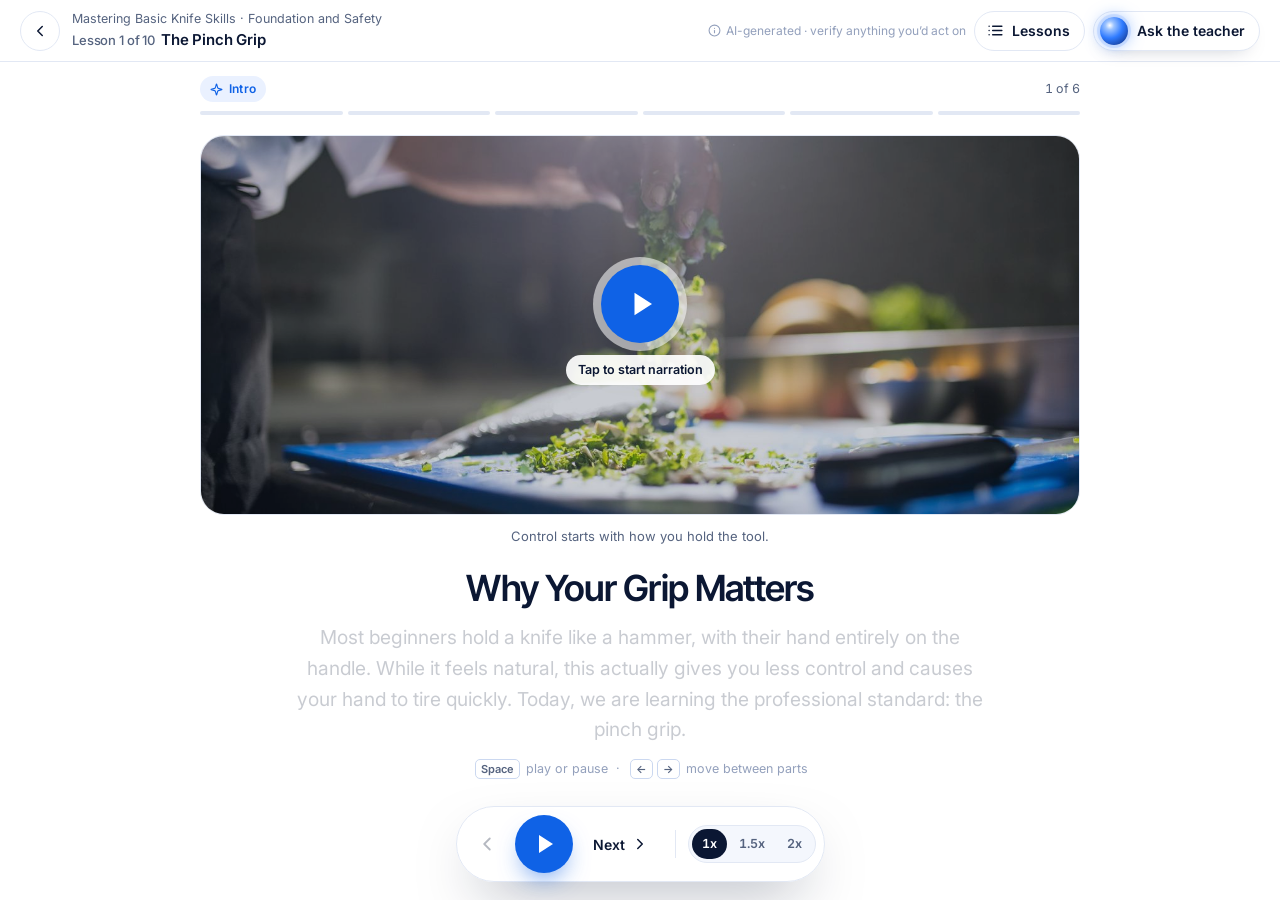
==== lesson.html @ beeaadba "Course pages redesign: review prototype, previews and Lovable handoff Co-Authored-By: Claude Fable 5" ====
<!doctype html>
<html lang="en">
<head>
<meta charset="utf-8">
<meta name="viewport" content="width=device-width, initial-scale=1, viewport-fit=cover">
<meta name="robots" content="noindex">
<title>The Pinch Grip — Mastering Basic Knife Skills | Learn Anything</title>
<meta name="theme-color" content="#FFFFFF">
<link rel="preconnect" href="https://fonts.googleapis.com">
<link rel="preconnect" href="https://fonts.gstatic.com" crossorigin>
<link href="https://fonts.googleapis.com/css2?family=Inter+Tight:ital,wght@0,500;0,600;1,500;1,600&family=Inter:wght@400;500;600&display=swap" rel="stylesheet">
<link rel="stylesheet" href="assets/courses.css">
</head>
<body class="la-app" data-page="lesson">

<div class="la-lesson-shell" id="la-lesson">
  <header class="la-lbar">
    <div class="la-lbar-left">
      <a class="la-iconbtn" href="course.html" aria-label="Back to course"><svg viewBox="0 0 24 24" fill="none" stroke="currentColor" stroke-width="2" stroke-linecap="round" stroke-linejoin="round" aria-hidden="true"><path d="m15 18-6-6 6-6"/></svg></a>
      <div class="la-lbar-title">
        <div class="la-lbar-course">Mastering Basic Knife Skills · Foundation and Safety</div>
        <div class="la-lbar-lesson"><small>Lesson 1 of 10</small>The Pinch Grip</div>
      </div>
    </div>
    <div class="la-lbar-right">
      <span class="la-ai-note"><svg viewBox="0 0 24 24" fill="none" stroke="currentColor" stroke-width="2" stroke-linecap="round" stroke-linejoin="round" aria-hidden="true"><circle cx="12" cy="12" r="10"/><path d="M12 16v-4"/><path d="M12 8h.01"/></svg>AI-generated · verify anything you’d act on</span>
      <button class="la-pillbtn" id="la-lessons-btn" type="button" aria-expanded="false" aria-controls="la-drawer"><svg viewBox="0 0 24 24" fill="none" stroke="currentColor" stroke-width="2" stroke-linecap="round" stroke-linejoin="round" aria-hidden="true"><path d="M3 12h.01"/><path d="M3 18h.01"/><path d="M3 6h.01"/><path d="M8 12h13"/><path d="M8 18h13"/><path d="M8 6h13"/></svg><span>Lessons</span></button>
      <button class="la-ask-btn" type="button" data-ask aria-label="Ask the teacher"><span class="la-orb" aria-hidden="true"></span><span>Ask the teacher</span></button>
    </div>
  </header>

  <div class="la-prog">
    <div class="la-prog-in">
      <div class="la-prog-row"><span class="la-type" id="la-type"></span><span class="la-tabular" id="la-counter"></span></div>
      <div class="la-segs" id="la-segs" aria-hidden="true"></div>
    </div>
  </div>

  <main class="la-lmain">
    <div class="la-lcol" id="la-lcol">
      <div class="la-stage" id="la-stage"></div>
      <p class="la-cap" id="la-cap"></p>
      <h1 class="la-lh" id="la-lh"></h1>
      <p class="la-nar" id="la-nar" title="Tap to show all the text"></p>
      <p class="la-nar-hint" id="la-nar-hint"><span class="la-kbd">Space</span> play or pause &nbsp;·&nbsp; <span class="la-kbd">←</span><span class="la-kbd">→</span> move between parts</p>
    </div>
  </main>

  <div class="la-player">
    <div class="la-player-pill" role="group" aria-label="Narration controls">
      <button class="la-pbtn" id="la-prev" type="button" aria-label="Previous segment"><svg viewBox="0 0 24 24" fill="none" stroke="currentColor" stroke-width="2" stroke-linecap="round" stroke-linejoin="round" aria-hidden="true"><path d="m15 18-6-6 6-6"/></svg></button>
      <button class="la-play" id="la-play" type="button" aria-label="Play">
        <svg class="p" viewBox="0 0 24 24" aria-hidden="true"><polygon points="6 3 20 12 6 21 6 3" fill="currentColor"/></svg>
        <svg class="pp" viewBox="0 0 24 24" aria-hidden="true"><rect x="14" y="4" width="4" height="16" rx="1" fill="currentColor"/><rect x="6" y="4" width="4" height="16" rx="1" fill="currentColor"/></svg>
      </button>
      <button class="la-pnext" id="la-next" type="button" aria-label="Next segment"><span>Next</span><svg viewBox="0 0 24 24" fill="none" stroke="currentColor" stroke-width="2" stroke-linecap="round" stroke-linejoin="round" aria-hidden="true"><path d="m9 18 6-6-6-6"/></svg></button>
      <span class="la-pdiv" aria-hidden="true"></span>
      <div class="la-speed" role="group" aria-label="Playback speed">
        <button type="button" data-speed="1" aria-pressed="true">1x</button>
        <button type="button" data-speed="1.5" aria-pressed="false">1.5x</button>
        <button type="button" data-speed="2" aria-pressed="false">2x</button>
      </div>
      <button class="la-speed-cycle" id="la-speed-cycle" type="button" aria-label="Playback speed, tap to change">1x</button>
    </div>
  </div>

  <div class="la-drawer" id="la-drawer" hidden>
    <div class="la-scrim" data-close-drawer></div>
    <div class="la-dpanel" role="dialog" aria-modal="true" aria-label="Lessons in this course">
      <div class="la-dhead">
        <div>
          <h2>Mastering Basic Knife Skills</h2>
          <p>Lesson 1 of 10 · nothing finished yet</p>
          <div class="la-bar"><i style="width:0%"></i></div>
        </div>
        <button class="la-iconbtn" type="button" data-close-drawer aria-label="Close"><svg viewBox="0 0 24 24" fill="none" stroke="currentColor" stroke-width="2" stroke-linecap="round" stroke-linejoin="round" aria-hidden="true"><path d="M18 6 6 18"/><path d="m6 6 12 12"/></svg></button>
      </div>
      <div class="la-dbody" id="la-drawer-body"></div>
    </div>
  </div>

  <div class="la-toast" id="la-ask-toast" hidden role="status">In the app this opens the voice teacher (ElevenLabs). It is not wired in this prototype.</div>
</div>

<script src="assets/courses.js"></script>
</body>
</html>
---- assets/courses.css ----
/* Learn Anything — course pages (library, course, lesson). Oct 30 2026.
   Same tokens and type as the home page redesign (home.css). Everything is scoped under .la-app and
   prefixed la-, so it can sit next to Tailwind / shadcn without collisions. */

.la-app{
  --la-sky-0:#050D2B; --la-sky-1:#0A2470; --la-sky-2:#1757E6; --la-sky-3:#2F7BFF; --la-sky-4:#BFD9FF;
  --la-paper:#FFFFFF; --la-paper-2:#F4F7FD; --la-ink:#0B1733; --la-ink-2:#55637F; --la-ink-3:#93A0BC; --la-line:#E2E8F4; --la-line-2:#CBD8F0;
  --la-blue:#0F62E6; --la-blue-deep:#0A3FB8; --la-blue-soft:#EAF1FF; --la-blue-ring:#DCE8FF; --la-orange:#F2A14F; --la-ring:#8DB6FF;
  --la-green:#1B9A62; --la-green-soft:#E7F7EE; --la-red:#D64545; --la-red-soft:#FDEBEB;
  --la-display:"Inter Tight","Inter",system-ui,-apple-system,"Segoe UI",sans-serif;
  --la-body:"Inter",system-ui,-apple-system,"Segoe UI",sans-serif;
  --la-mono:ui-monospace,SFMono-Regular,Menlo,Consolas,monospace;
  --la-wrap:1200px;
  --la-shadow-card:0 20px 50px -30px rgba(11,23,51,.35);
  --la-shadow-float:0 24px 60px -24px rgba(11,23,51,.45);
  color-scheme:light;
}
:where(.la-app) *{box-sizing:border-box}
.la-app{margin:0;min-height:100dvh;background:var(--la-paper);color:var(--la-ink);font-family:var(--la-body);font-size:16px;line-height:1.5;-webkit-font-smoothing:antialiased;overflow-x:clip}
:where(.la-app) a{color:inherit;text-decoration:none}
:where(.la-app) :where(h1,h2,h3,h4,p,ul,ol,dl,dd,figure,blockquote){margin:0}
:where(.la-app) :where(ul,ol){padding:0;list-style:none}
:where(.la-app) button{font:inherit;color:inherit;background:none;border:0;padding:0;cursor:pointer}
:where(.la-app) button:disabled{cursor:default}
:where(.la-app) svg{display:block;flex:none}
:where(.la-app) img{display:block;max-width:100%}
:where(.la-app) input{font:inherit;color:inherit}
:where(.la-app) :focus-visible{outline:2px solid var(--la-blue);outline-offset:3px}
.la-band :focus-visible,.la-done-sky :focus-visible{outline-color:#fff}
.la-sr-only{position:absolute;width:1px;height:1px;overflow:hidden;clip:rect(0 0 0 0);white-space:nowrap}
.la-wrap{max-width:var(--la-wrap);margin-inline:auto;padding-left:max(16px,env(safe-area-inset-left,0px));padding-right:max(16px,env(safe-area-inset-right,0px))}
.la-display{font-family:var(--la-display);font-weight:600;letter-spacing:-.03em;line-height:1.02;text-wrap:balance}
.la-display em{font-style:italic;font-weight:600}
.la-eyebrow{font-size:12px;font-weight:600;letter-spacing:.14em;text-transform:uppercase}
.la-tabular{font-variant-numeric:tabular-nums}

/* ---------- buttons ---------- */
.la-btn{display:inline-flex;align-items:center;justify-content:center;gap:8px;text-decoration:none;font-weight:600;font-size:14px;line-height:1;padding:11px 16px;border-radius:999px;border:1px solid transparent;cursor:pointer;white-space:nowrap;transition:background .18s,color .18s,transform .18s,border-color .18s,box-shadow .18s}
.la-btn svg{width:16px;height:16px}
.la-btn-ghost{color:#fff;background:rgba(255,255,255,.12);border-color:rgba(255,255,255,.22);backdrop-filter:blur(8px)}
.la-btn-ghost:hover{background:rgba(255,255,255,.2)}
.la-btn-white{color:var(--la-ink);background:#fff}
.la-btn-white:hover{background:#EAF1FF}
.la-btn-ink{color:#fff;background:var(--la-ink)}
.la-btn-ink:hover{background:#1A2A52}
.la-btn-blue{color:#fff;background:var(--la-blue);box-shadow:0 10px 24px -12px rgba(15,98,230,.7)}
.la-btn-blue:hover{background:var(--la-blue-deep)}
.la-btn-line{color:var(--la-ink);background:#fff;border-color:var(--la-line)}
.la-btn-line:hover{border-color:var(--la-line-2);background:var(--la-paper-2)}
.la-btn-soft{color:var(--la-blue);background:var(--la-blue-soft)}
.la-btn-soft:hover{background:#DCE8FF}
.la-btn-lg{font-size:15px;padding:15px 22px}
.la-btn-lg svg{width:18px;height:18px}
.la-btn:disabled,.la-btn[aria-disabled="true"]{opacity:.45;pointer-events:none}
.la-btn-icon{width:44px;height:44px;padding:0;border-radius:999px}
.la-iconbtn{width:40px;height:40px;border-radius:999px;border:1px solid var(--la-line);background:#fff;display:grid;place-items:center;color:var(--la-ink);transition:background .18s,border-color .18s}
.la-iconbtn:hover{background:var(--la-paper-2);border-color:var(--la-line-2)}
.la-iconbtn svg{width:18px;height:18px}

/* ---------- sky band (page heroes) ---------- */
.la-band{position:relative;isolation:isolate;overflow:hidden;color:#fff;
  background:
    radial-gradient(ellipse 55% 60% at 0% 0%,rgba(2,13,42,.95) 0%,rgba(2,13,42,.7) 35%,rgba(2,13,42,0) 100%),
    radial-gradient(ellipse 55% 60% at 100% 0%,rgba(2,13,42,.95) 0%,rgba(2,13,42,.7) 35%,rgba(2,13,42,0) 100%),
    radial-gradient(ellipse 40% 50% at 0% 100%,rgba(45,140,255,.55) 0%,rgba(45,140,255,0) 100%),
    radial-gradient(ellipse 40% 50% at 100% 100%,rgba(45,140,255,.55) 0%,rgba(45,140,255,0) 100%),
    linear-gradient(180deg,#0A1C55 0%,#0B2A7E 34%,#1148C9 70%,#1F63E8 100%)}
.la-band .la-sky{position:absolute;inset:0;z-index:-1;overflow:hidden;pointer-events:none}
.la-band .la-sky-light{position:absolute;left:0;right:0;top:0;height:100%;
  background:
    radial-gradient(ellipse 16% 9% at 50% 0%,rgba(255,255,255,.92) 0%,rgba(255,255,255,0) 100%),
    radial-gradient(ellipse 34% 20% at 50% 0%,rgba(110,190,255,.95) 0%,rgba(90,175,255,.6) 45%,rgba(70,160,255,0) 100%),
    radial-gradient(ellipse 70% 60% at 50% 0%,rgba(40,120,245,.65) 0%,rgba(30,100,230,0) 100%);
  animation:la-light-wake 2.4s ease-out both}
.la-band .la-stars{position:absolute;inset:0;width:100%;height:100%}
@keyframes la-light-wake{from{opacity:.4}to{opacity:1}}

/* ---------- site nav (same geometry as the home page nav) ---------- */
.la-nav{position:relative;z-index:3;display:grid;grid-template-columns:1fr auto 1fr;align-items:center;height:76px}
.la-brand{display:inline-flex;align-items:center;gap:10px;text-decoration:none;font-weight:600;font-size:16px;letter-spacing:-.01em;justify-self:start}
.la-nav-links{display:flex;gap:2px}
.la-nav-links a{color:rgba(255,255,255,.84);text-decoration:none;font-size:14.5px;font-weight:500;padding:8px 13px;border-radius:999px;transition:background .18s,color .18s}
.la-nav-links a:hover{color:#fff;background:rgba(255,255,255,.12)}
.la-nav-links a[aria-current="page"]{color:#fff;background:rgba(255,255,255,.14)}
.la-nav-actions{display:flex;align-items:center;gap:8px;justify-self:end}
.la-nav-menu{display:none;align-items:center;gap:8px;background:rgba(255,255,255,.12);border:1px solid rgba(255,255,255,.22);color:#fff;border-radius:999px;padding:9px 12px 9px 14px;font-size:14px;font-weight:600;cursor:pointer}
.la-nav-menu svg{width:18px;height:18px}
.la-menu-panel{position:absolute;left:16px;right:16px;top:70px;z-index:4;background:rgba(5,13,43,.94);backdrop-filter:blur(14px);border:1px solid rgba(255,255,255,.14);border-radius:18px;padding:8px;display:grid;gap:2px;box-shadow:0 24px 60px rgba(2,6,24,.5)}
.la-menu-panel[hidden]{display:none}
.la-menu-panel a{display:block;color:#fff;text-decoration:none;font-weight:500;font-size:15px;padding:12px 14px;border-radius:12px}
.la-menu-panel a:hover{background:rgba(255,255,255,.1)}
/* paper tone: the same nav on a white page */
.la-nav.is-paper{color:var(--la-ink)}
.la-nav.is-paper .la-nav-links a{color:var(--la-ink-2)}
.la-nav.is-paper .la-nav-links a:hover,.la-nav.is-paper .la-nav-links a[aria-current="page"]{color:var(--la-ink);background:var(--la-paper-2)}
.la-nav.is-paper .la-btn-ghost{color:var(--la-ink);background:#fff;border-color:var(--la-line)}
.la-nav.is-paper .la-btn-white{color:#fff;background:var(--la-ink)}
.la-nav.is-paper .la-nav-menu{color:var(--la-ink);background:#fff;border-color:var(--la-line)}

/* ---------- page hero content ---------- */
.la-ph{position:relative;z-index:2;padding-top:28px;padding-bottom:56px}
.la-ph .la-eyebrow{color:rgba(255,255,255,.7)}
.la-ph h1{margin-top:12px;font-size:clamp(36px,5vw,60px);max-width:16ch}
.la-ph .la-lede{margin-top:16px;max-width:580px;font-size:clamp(16.5px,1.35vw,18.5px);line-height:1.5;color:rgba(255,255,255,.86);text-wrap:pretty}
.la-crumbs{display:flex;flex-wrap:wrap;align-items:center;gap:6px;font-size:13.5px;color:rgba(255,255,255,.72)}
.la-crumbs a:hover{color:#fff;text-decoration:underline;text-underline-offset:3px}
.la-crumbs svg{width:14px;height:14px;opacity:.6}
.la-crumbs span[aria-current]{color:#fff}

/* search field on the sky */
.la-search{margin-top:28px;display:flex;align-items:center;gap:12px;width:min(640px,100%);height:58px;padding:0 10px 0 20px;border-radius:999px;background:#fff;color:var(--la-ink);
  box-shadow:0 1px 0 rgba(255,255,255,.7) inset,0 30px 80px -24px rgba(3,10,40,.6),0 10px 30px -12px rgba(3,10,40,.35)}
.la-search svg{width:20px;height:20px;color:var(--la-ink-3)}
.la-search input{flex:1;min-width:0;border:0;outline:0;background:none;font-size:17px;padding:8px 0}
.la-search input::placeholder{color:var(--la-ink-3)}
.la-search-count{font-size:13px;color:var(--la-ink-2);white-space:nowrap;padding-right:10px;font-variant-numeric:tabular-nums}
.la-search-clear{display:none;width:34px;height:34px;border-radius:999px;place-items:center;color:var(--la-ink-2)}
.la-search-clear:hover{background:var(--la-paper-2)}
.la-search.has-value .la-search-clear{display:grid}
.la-search.has-value .la-search-count{display:none}
.la-filters{display:flex;flex-wrap:wrap;gap:8px;margin-top:18px}
.la-filters button{display:inline-flex;align-items:center;gap:7px;padding:8px 14px;border-radius:999px;font-size:13.5px;font-weight:500;color:#fff;background:rgba(255,255,255,.1);border:1px solid rgba(255,255,255,.2);transition:background .18s,color .18s}
.la-filters button:hover{background:rgba(255,255,255,.18)}
.la-filters button[aria-pressed="true"]{background:#fff;color:var(--la-ink);border-color:#fff}
.la-filters button i{font-style:normal;font-size:12px;opacity:.7;font-variant-numeric:tabular-nums}
.la-filters button svg{width:15px;height:15px;opacity:.85}

/* meta line on the sky */
.la-ch-meta{display:flex;flex-wrap:wrap;align-items:center;gap:6px 14px;margin-top:20px;font-size:14px;color:rgba(255,255,255,.82)}
.la-ch-meta span{display:inline-flex;align-items:center;gap:6px}
.la-ch-meta svg{width:15px;height:15px;opacity:.8}
.la-cta-row{display:flex;flex-wrap:wrap;align-items:center;gap:10px;margin-top:26px}
.la-ch-progress{margin-top:22px;max-width:420px}
.la-ch-progress .la-bar{height:6px;border-radius:3px;background:rgba(255,255,255,.22);overflow:hidden}
.la-ch-progress .la-bar i{display:block;height:100%;border-radius:3px;background:#fff;width:0;transition:width .6s cubic-bezier(.2,.7,.2,1)}
.la-ch-progress p{margin-top:8px;font-size:13.5px;color:rgba(255,255,255,.8)}

/* ---------- section heads ---------- */
.la-sec-head{display:flex;align-items:baseline;justify-content:space-between;gap:16px;margin-bottom:18px}
.la-sec-head h2{font-family:var(--la-display);font-weight:600;font-size:clamp(22px,2.4vw,28px);letter-spacing:-.025em;line-height:1.15}
.la-sec-head p{font-size:14px;color:var(--la-ink-2)}
.la-sec-head a{font-size:14px;font-weight:600;color:var(--la-blue);display:inline-flex;align-items:center;gap:4px}
.la-sec-head a svg{width:15px;height:15px}

/* ---------- course cards ---------- */
.la-grid-cards{display:grid;grid-template-columns:repeat(3,minmax(0,1fr));gap:22px}
.la-card{position:relative;display:flex;flex-direction:column;background:#fff;border:1px solid var(--la-line);border-radius:20px;overflow:hidden;transition:transform .2s,box-shadow .2s,border-color .2s}
.la-card:hover{transform:translateY(-2px);border-color:var(--la-line-2);box-shadow:var(--la-shadow-card)}
.la-card-img{width:100%;aspect-ratio:16/10;object-fit:cover;background:var(--la-paper-2)}
.la-card-body{padding:16px 18px 18px;display:flex;flex-direction:column;flex:1}
.la-card h3{font-family:var(--la-display);font-weight:600;font-size:18px;line-height:1.25;letter-spacing:-.015em;text-wrap:pretty}
.la-card p{margin-top:6px;color:var(--la-ink-2);font-size:14.5px;line-height:1.45;display:-webkit-box;-webkit-line-clamp:2;-webkit-box-orient:vertical;overflow:hidden}
.la-card-meta{margin-top:auto;padding-top:14px;display:flex;flex-wrap:wrap;gap:6px 14px;font-size:13px;color:var(--la-ink-2)}
.la-card-meta span{display:inline-flex;align-items:center;gap:5px}
.la-card-meta svg{width:14px;height:14px;opacity:.8}
.la-level{display:inline-flex;align-items:center;gap:5px;padding:3px 9px;border-radius:999px;background:var(--la-blue-soft);color:var(--la-blue);font-size:12px;font-weight:600;letter-spacing:.01em}
.la-card.is-hidden{display:none}
.la-empty{display:none;padding:48px 0;text-align:center;color:var(--la-ink-2)}
.la-empty.on{display:block}

/* continue-learning strip */
.la-continue{display:grid;grid-template-columns:repeat(3,minmax(0,1fr));gap:16px}
.la-cont{display:grid;grid-template-columns:64px 1fr;gap:14px;align-items:center;padding:12px;border:1px solid var(--la-line);border-radius:18px;background:#fff;transition:border-color .2s,box-shadow .2s,transform .2s}
.la-cont:hover{transform:translateY(-1px);border-color:var(--la-line-2);box-shadow:var(--la-shadow-card)}
.la-cont img{width:64px;height:64px;border-radius:12px;object-fit:cover;background:var(--la-paper-2)}
.la-cont>div{min-width:0}
.la-cont h3{font-family:var(--la-display);font-weight:600;font-size:15.5px;letter-spacing:-.01em;line-height:1.25;white-space:nowrap;overflow:hidden;text-overflow:ellipsis}
.la-cont p{margin-top:3px;font-size:12.5px;color:var(--la-ink-2);white-space:nowrap;overflow:hidden;text-overflow:ellipsis}
.la-cont .la-bar{margin-top:8px;height:4px;border-radius:2px;background:var(--la-line);overflow:hidden}
.la-cont .la-bar i{display:block;height:100%;background:var(--la-blue);border-radius:2px}

/* ---------- course page layout ---------- */
.la-ch{padding-top:24px;padding-bottom:132px}
.la-course-grid{display:grid;grid-template-columns:minmax(0,1fr) 352px;gap:56px;align-items:start;margin-top:-88px}
.la-main{padding-top:112px;min-width:0}
.la-side{position:sticky;top:24px;display:grid;gap:14px}
.la-panel{background:#fff;border:1px solid var(--la-line);border-radius:20px;padding:20px 22px 22px}
.la-panel.is-float{box-shadow:var(--la-shadow-float)}
.la-panel.is-soft{background:var(--la-paper-2)}
.la-panel h3{font-family:var(--la-display);font-weight:600;font-size:16px;letter-spacing:-.01em}
.la-panel .la-sub{margin-top:4px;font-size:13.5px;color:var(--la-ink-2)}
.la-check{margin-top:12px}
.la-check li{display:flex;align-items:flex-start;gap:10px;padding:7px 0;font-size:14.5px;line-height:1.4}
.la-check svg{width:18px;height:18px;color:var(--la-blue);margin-top:1px}
.la-facts-sm{margin-top:10px}
.la-facts-sm li{display:flex;justify-content:space-between;gap:12px;padding:9px 0;border-top:1px solid var(--la-line);font-size:14px}
.la-facts-sm li:first-child{border-top:0}
.la-facts-sm li span:first-child{color:var(--la-ink-2)}
.la-facts-sm li span:last-child{font-weight:500;text-align:right}
.la-note{display:flex;gap:9px;margin-top:14px;padding:12px 13px;border-radius:12px;background:var(--la-paper-2);font-size:13px;line-height:1.45;color:var(--la-ink-2)}
.la-note svg{width:16px;height:16px;flex:none;margin-top:2px;color:var(--la-ink-3)}
.la-panel.is-soft .la-note{background:#fff}
.la-res{margin-top:8px}
.la-res li{border-top:1px solid var(--la-line)}
.la-res li:first-child{border-top:0}
.la-res a{display:grid;grid-template-columns:34px 1fr auto;gap:12px;align-items:center;padding:10px 0;border-radius:10px}
.la-res a:hover .la-res-t{color:var(--la-blue)}
.la-res-ico{width:34px;height:34px;border-radius:10px;background:#fff;border:1px solid var(--la-line);display:grid;place-items:center;color:var(--la-blue)}
.la-res-ico svg{width:16px;height:16px}
.la-res-t{font-size:14.5px;font-weight:600;letter-spacing:-.005em;line-height:1.3;transition:color .15s}
.la-res-p{font-size:12.5px;color:var(--la-ink-2);margin-top:1px}
.la-res-ext{width:14px;height:14px;color:var(--la-ink-3)}
.la-syll-head{display:flex;flex-wrap:wrap;align-items:baseline;justify-content:space-between;gap:8px 16px}
.la-syll-head h2{font-family:var(--la-display);font-weight:600;font-size:clamp(24px,2.6vw,30px);letter-spacing:-.025em;line-height:1.1}
.la-syll-head p{font-size:14px;color:var(--la-ink-2)}
.la-mod{margin-top:40px}
.la-mod:first-of-type{margin-top:28px}
.la-mod-head{display:grid;grid-template-columns:36px 1fr;gap:14px;align-items:start}
.la-mod-num{width:36px;height:36px;border-radius:12px;background:var(--la-ink);color:#fff;display:grid;place-items:center;font-weight:600;font-size:14px}
.la-mod-head h3{font-family:var(--la-display);font-weight:600;font-size:20px;letter-spacing:-.02em;line-height:1.2;padding-top:5px}
.la-mod-head p{margin-top:4px;font-size:15px;color:var(--la-ink-2);text-wrap:pretty}
.la-mod-count{font-size:12.5px;color:var(--la-ink-3);margin-top:6px}
.la-path{position:relative;margin-top:14px;padding-left:50px}
.la-path::before{content:"";position:absolute;left:17px;top:14px;bottom:14px;width:2px;background:var(--la-line);border-radius:2px}
.la-lesson{position:relative;display:grid;grid-template-columns:minmax(0,1fr) auto;gap:4px 14px;align-items:center;padding:13px 16px;margin-left:-16px;border-radius:16px;transition:background .18s}
.la-lesson:hover{background:var(--la-paper-2)}
.la-lesson:hover .la-lesson-t{color:var(--la-blue)}
.la-lesson-t{font-size:16px;font-weight:600;letter-spacing:-.01em;line-height:1.3;transition:color .15s}
.la-lesson-d{grid-column:1;font-size:14px;color:var(--la-ink-2);line-height:1.45;text-wrap:pretty}
.la-lesson-m{grid-column:2;grid-row:1 / span 2;font-size:12.5px;font-weight:500;color:var(--la-ink-3);white-space:nowrap;display:inline-flex;align-items:center;gap:5px}
.la-lesson-m svg{width:14px;height:14px}
.la-lesson-m.is-done{color:var(--la-blue)}
.la-lesson-m.is-now{color:var(--la-blue)}
.la-lesson-m.is-free{color:var(--la-green)}
.la-node{position:absolute;left:-30px;top:50%;transform:translateY(-50%);width:28px;height:28px;border-radius:999px;background:#fff;border:2px solid var(--la-line-2);display:grid;place-items:center;color:#fff;transition:border-color .18s}
.la-node svg{width:14px;height:14px}
.la-node.is-done{background:var(--la-blue);border-color:var(--la-blue)}
.la-node.is-now{border-color:var(--la-blue);box-shadow:0 0 0 4px var(--la-blue-ring)}
.la-node.is-now::after{content:"";width:10px;height:10px;border-radius:999px;background:var(--la-blue)}
.la-node.is-review{border-color:var(--la-line-2);color:var(--la-ink-3)}
.la-lesson.is-now{background:var(--la-blue-soft)}
.la-lesson.is-now .la-lesson-t{color:var(--la-blue)}
.la-lesson.is-locked .la-lesson-t{color:var(--la-ink-2)}
.la-review-card{margin-top:40px;display:grid;grid-template-columns:44px 1fr auto;gap:16px;align-items:center;padding:18px 20px;border:1px dashed var(--la-line-2);border-radius:18px;background:var(--la-paper-2)}
.la-review-card .la-ico{width:44px;height:44px;border-radius:14px;background:#fff;border:1px solid var(--la-line);display:grid;place-items:center;color:var(--la-ink-3)}
.la-review-card .la-ico svg{width:20px;height:20px}
.la-review-card h3{font-family:var(--la-display);font-weight:600;font-size:17px;letter-spacing:-.015em}
.la-review-card p{font-size:14px;color:var(--la-ink-2);margin-top:2px}
.la-related{margin-top:72px}
.la-scroller{display:grid;grid-auto-flow:column;grid-auto-columns:272px;gap:16px;overflow-x:auto;scroll-snap-type:x mandatory;padding-bottom:10px;scrollbar-width:thin;scroll-padding-left:16px}
.la-scroller .la-card{scroll-snap-align:start}
.la-scroller .la-card h3{font-size:16px}
.la-scroller .la-card p{display:none}
.la-scroller .la-card-body{padding:14px 16px 16px}
.la-scroller .la-card-meta{padding-top:10px}
/* sticky phone CTA */
.la-stickybar{position:fixed;left:0;right:0;bottom:0;z-index:20;display:none;grid-template-columns:1fr auto;align-items:center;gap:12px;padding:10px 16px calc(10px + env(safe-area-inset-bottom,0px));background:rgba(255,255,255,.92);backdrop-filter:blur(14px);border-top:1px solid var(--la-line);transform:translateY(110%);transition:transform .28s cubic-bezier(.2,.7,.2,1)}
.la-stickybar.on{transform:none}
.la-stickybar p{font-size:12.5px;color:var(--la-ink-2);min-width:0;white-space:nowrap;overflow:hidden;text-overflow:ellipsis}
.la-stickybar p b{display:block;color:var(--la-ink);font-size:13.5px;font-weight:600;white-space:nowrap;overflow:hidden;text-overflow:ellipsis}

/* ---------- footer (as on the home page) ---------- */
.la-foot{padding-top:34px;padding-bottom:44px;background:var(--la-paper);border-top:1px solid var(--la-line);margin-top:80px}
.la-foot-links{display:flex;flex-wrap:wrap;align-items:center;gap:6px 20px}
.la-foot-links a{color:var(--la-ink-2);text-decoration:none;font-size:14px}
.la-foot-links a:hover{color:var(--la-ink);text-decoration:underline;text-underline-offset:3px}
.la-foot-links .la-brand{color:var(--la-ink);font-size:15px}
.la-disclaimer{margin-top:18px;max-width:720px;font-size:12.5px;line-height:1.55;color:var(--la-ink-2)}
.la-copy{margin-top:10px;font-size:12.5px;color:var(--la-ink-2)}

/* ---------- lesson shell ---------- */
.la-lesson-shell{display:flex;flex-direction:column;height:100dvh;background:#fff}
.la-lbar{flex:none;display:flex;align-items:center;justify-content:space-between;gap:12px;height:62px;padding:0 20px;border-bottom:1px solid var(--la-line);background:rgba(255,255,255,.94);backdrop-filter:blur(10px)}
.la-lbar-left{display:flex;align-items:center;gap:12px;min-width:0}
.la-lbar-title{min-width:0}
.la-lbar-course{font-size:12.5px;color:var(--la-ink-2);white-space:nowrap;overflow:hidden;text-overflow:ellipsis}
.la-lbar-lesson{font-size:15px;font-weight:600;letter-spacing:-.01em;white-space:nowrap;overflow:hidden;text-overflow:ellipsis}
.la-lbar-lesson small{font-weight:500;color:var(--la-ink-2);font-size:13px;margin-right:6px}
.la-lbar-right{display:flex;align-items:center;gap:8px;flex:none}
.la-pillbtn{display:inline-flex;align-items:center;gap:8px;height:40px;padding:0 14px 0 12px;border-radius:999px;border:1px solid var(--la-line);background:#fff;font-weight:600;font-size:14px;transition:background .18s,border-color .18s}
.la-pillbtn:hover{background:var(--la-paper-2);border-color:var(--la-line-2)}
.la-pillbtn svg{width:17px;height:17px}
.la-ask-btn{display:inline-flex;align-items:center;gap:9px;height:40px;padding:0 14px 0 6px;border-radius:999px;border:1px solid var(--la-line);background:#fff;font-weight:600;font-size:14px;box-shadow:0 8px 20px -14px rgba(11,23,51,.4);transition:border-color .18s,box-shadow .18s}
.la-ask-btn:hover{border-color:var(--la-ring);box-shadow:0 10px 24px -14px rgba(15,98,230,.5)}
.la-orb{width:28px;height:28px;border-radius:999px;flex:none;background:radial-gradient(circle at 35% 30%,#fff 0%,#9CC3FF 16%,#2F7BFF 48%,#0A2470 100%);box-shadow:0 0 0 3px rgba(143,182,255,.3),0 0 16px rgba(47,123,255,.55);animation:la-orb 3.4s ease-in-out infinite}
@keyframes la-orb{0%,100%{box-shadow:0 0 0 3px rgba(143,182,255,.3),0 0 14px rgba(47,123,255,.5)}50%{box-shadow:0 0 0 5px rgba(143,182,255,.22),0 0 24px rgba(47,123,255,.75)}}
.la-ai-note{font-size:12px;color:var(--la-ink-3);display:inline-flex;align-items:center;gap:5px}
.la-ai-note svg{width:13px;height:13px}
/* segment progress */
.la-prog{flex:none;padding:14px 20px 0}
.la-prog-in{max-width:880px;margin-inline:auto}
.la-prog-row{display:flex;align-items:center;justify-content:space-between;gap:12px;font-size:12.5px;color:var(--la-ink-2)}
.la-type{display:inline-flex;align-items:center;gap:6px;padding:4px 10px;border-radius:999px;background:var(--la-blue-soft);color:var(--la-blue);font-weight:600;font-size:12px;letter-spacing:.02em}
.la-type svg{width:13px;height:13px}
.la-segs{display:grid;grid-auto-flow:column;grid-auto-columns:1fr;gap:5px;margin-top:9px}
.la-seg{height:4px;border-radius:2px;background:var(--la-line);overflow:hidden}
.la-seg i{display:block;height:100%;width:0;background:var(--la-blue);border-radius:2px;transition:width .15s linear}
.la-seg.is-done i{width:100%}
/* stage */
.la-lmain{flex:1;min-height:0;overflow-y:auto;overscroll-behavior:contain;padding:20px 20px 120px}
.la-lcol{max-width:880px;margin-inline:auto}
.la-stage{position:relative;isolation:isolate;background:var(--la-paper-2);border:1px solid var(--la-line);border-radius:24px;padding:28px;min-height:240px;display:grid;place-items:center;overflow:hidden;animation:la-fade .35s ease both}
.la-stage.is-img{padding:0;background:var(--la-sky-0)}
.la-stage.is-img img{width:100%;height:min(42vh,480px);object-fit:cover}
.la-glow{position:absolute;inset:0;z-index:-1;background:radial-gradient(ellipse 36% 70% at 50% 50%,rgba(143,182,255,.32) 0%,rgba(143,182,255,0) 100%)}
.la-cap{margin-top:12px;text-align:center;font-size:13px;color:var(--la-ink-2)}
.la-lh{margin-top:22px;text-align:center;font-family:var(--la-display);font-weight:600;font-size:clamp(26px,3.2vw,36px);line-height:1.1;letter-spacing:-.025em;text-wrap:balance;animation:la-fade .4s ease both}
.la-nar{margin:14px auto 0;max-width:700px;text-align:center;font-size:clamp(17px,1.5vw,20px);line-height:1.6;color:var(--la-ink);cursor:pointer;text-wrap:pretty;animation:la-fade .45s ease both}
.la-nar span{transition:opacity .3s}
.la-nar span.is-dim{opacity:.22}
.la-nar-hint{margin-top:14px;text-align:center;font-size:12.5px;color:var(--la-ink-3)}
.la-kbd{display:inline-grid;place-items:center;min-width:20px;height:20px;padding:0 5px;border-radius:5px;border:1px solid var(--la-line-2);background:#fff;font-size:11px;font-weight:600;color:var(--la-ink-2);margin:0 2px}
@keyframes la-fade{from{opacity:0;transform:translateY(6px)}to{opacity:1;transform:none}}
/* visual kinds */
.la-v-icon{display:grid;justify-items:center;gap:12px;text-align:center;padding:8px 0}
.la-v-icon .la-tile-ico{width:96px;height:96px;border-radius:28px;background:#fff;border:1px solid var(--la-line);display:grid;place-items:center;color:var(--la-blue);box-shadow:0 18px 40px -22px rgba(15,98,230,.45)}
.la-v-icon .la-tile-ico svg{width:44px;height:44px}
.la-v-icon .la-v-label{font-weight:600;font-size:17px;letter-spacing:-.01em;margin-top:4px}
.la-v-icon .la-v-sub{font-size:14px;color:var(--la-ink-2)}
.la-v-emoji{display:grid;justify-items:center;gap:10px;text-align:center}
.la-v-emoji .la-emoji{font-size:88px;line-height:1}
.la-v-emoji .la-v-sub{font-size:14px;color:var(--la-ink-2)}
.la-v-stat{text-align:center}
.la-v-stat .la-v-num{font-family:var(--la-display);font-weight:600;font-size:clamp(56px,8vw,84px);letter-spacing:-.04em;line-height:1;color:var(--la-blue)}
.la-v-stat .la-v-label{margin-top:10px;font-weight:600;font-size:16px}
.la-v-stat .la-v-sub{margin-top:4px;font-size:13.5px;color:var(--la-ink-2)}
.la-v-callout{max-width:640px;text-align:center;padding:8px 0}
.la-v-callout .la-q{display:block;margin:0 auto 6px;width:36px;height:36px;color:var(--la-ring)}
.la-v-callout p{font-family:var(--la-display);font-style:italic;font-weight:500;font-size:clamp(20px,2.3vw,25px);line-height:1.35;letter-spacing:-.015em}
.la-v-cmp{display:grid;grid-template-columns:1fr 1fr;gap:12px;width:100%}
.la-tile{background:#fff;border:1px solid var(--la-line);border-radius:16px;padding:16px 18px}
.la-tile .la-eyebrow{color:var(--la-ink-3);font-size:11px}
.la-tile p{margin-top:8px;font-size:15px;line-height:1.45}
.la-tile.hi{border-color:rgba(15,98,230,.4);box-shadow:0 0 0 3px var(--la-blue-ring)}
.la-tile.hi .la-eyebrow{color:var(--la-blue)}
.la-v-steps{display:grid;gap:10px;width:100%;max-width:620px}
.la-v-steps li{display:grid;grid-template-columns:30px 1fr;gap:12px;align-items:start;background:#fff;border:1px solid var(--la-line);border-radius:14px;padding:12px 14px;font-size:15px;line-height:1.45}
.la-v-steps b{width:30px;height:30px;border-radius:999px;background:var(--la-blue);color:#fff;display:grid;place-items:center;font-size:13px;font-weight:600;margin-top:-1px}
.la-v-code{width:100%;background:var(--la-sky-0);color:#DCE8FF;border-radius:16px;overflow:hidden;font-family:var(--la-mono);font-size:13.5px;line-height:1.6;text-align:left}
.la-v-code .la-v-codebar{padding:9px 16px;font-family:var(--la-body);font-size:12px;color:rgba(220,232,255,.6);border-bottom:1px solid rgba(255,255,255,.08)}
.la-v-code pre{margin:0;padding:16px 18px;overflow:auto}
.la-v-code .k{color:#8DB6FF}.la-v-code .s{color:#F2A14F}.la-v-code .c{color:rgba(220,232,255,.45)}
.la-v-tl{position:relative;width:100%;max-width:620px;padding-left:26px;display:grid;gap:14px}
.la-v-tl::before{content:"";position:absolute;left:6px;top:8px;bottom:8px;width:2px;background:var(--la-line-2)}
.la-v-tl li{position:relative}
.la-v-tl li::before{content:"";position:absolute;left:-25px;top:5px;width:12px;height:12px;border-radius:999px;background:#fff;border:2px solid var(--la-blue)}
.la-v-tl .la-eyebrow{color:var(--la-blue);font-size:11px}
.la-v-tl .t{font-weight:600;font-size:15px;margin-top:2px}
.la-v-tl .d{font-size:13.5px;color:var(--la-ink-2);margin-top:1px}
.la-v-chart{width:100%;max-width:640px;background:#fff;border:1px solid var(--la-line);border-radius:16px;padding:16px 18px 14px}
.la-v-chart .t{font-weight:600;font-size:14px}
.la-bars{display:grid;grid-auto-flow:column;grid-auto-columns:1fr;gap:10px;align-items:end;height:150px;margin-top:14px;padding-top:6px;border-bottom:1px solid var(--la-line)}
.la-bars i{display:block;border-radius:6px 6px 2px 2px;background:linear-gradient(180deg,var(--la-blue),#4F8DF0)}
.la-bars-x{display:grid;grid-auto-flow:column;grid-auto-columns:1fr;gap:10px;margin-top:8px;font-size:11.5px;color:var(--la-ink-2);text-align:center}
.la-v-chart .la-v-sub{margin-top:10px;text-align:center;font-size:12.5px;color:var(--la-ink-2)}
.la-tap{position:absolute;inset:0;z-index:3;display:grid;place-items:center;border-radius:inherit;background:rgba(11,23,51,.22);animation:la-fade .3s ease both}
.la-tap-in{display:grid;justify-items:center;gap:12px}
.la-tap-btn{width:78px;height:78px;border-radius:999px;background:var(--la-blue);color:#fff;display:grid;place-items:center;box-shadow:0 0 0 8px rgba(255,255,255,.55),0 20px 40px -12px rgba(5,13,43,.6);transition:transform .15s}
.la-tap-btn svg{width:30px;height:30px;margin-left:4px}
.la-tap:hover .la-tap-btn{transform:scale(1.04)}
.la-tap-label{padding:6px 12px;border-radius:999px;background:rgba(255,255,255,.92);font-size:12.5px;font-weight:600;color:var(--la-ink)}
/* player bar */
.la-player[hidden]{display:none}
.la-player{position:fixed;left:0;right:0;bottom:0;z-index:30;display:flex;justify-content:center;padding:0 16px calc(18px + env(safe-area-inset-bottom,0px));pointer-events:none}
.la-player-pill{pointer-events:auto;display:flex;align-items:center;gap:6px;padding:8px;border-radius:999px;background:rgba(255,255,255,.94);backdrop-filter:blur(14px);border:1px solid var(--la-line);box-shadow:0 24px 60px -24px rgba(11,23,51,.5)}
.la-pbtn{width:44px;height:44px;border-radius:999px;display:grid;place-items:center;color:var(--la-ink);transition:background .15s}
.la-pbtn:hover{background:var(--la-paper-2)}
.la-pbtn:disabled{opacity:.3}
.la-pbtn:disabled:hover{background:none}
.la-pbtn svg{width:22px;height:22px}
.la-play{width:58px;height:58px;border-radius:999px;background:var(--la-blue);color:#fff;display:grid;place-items:center;box-shadow:0 12px 26px -10px rgba(15,98,230,.75);transition:background .15s,transform .15s}
.la-play:hover{background:var(--la-blue-deep)}
.la-play:active{transform:scale(.97)}
.la-play svg{width:24px;height:24px}
.la-play.is-playing svg.p{display:none}
.la-play:not(.is-playing) svg.pp{display:none}
.la-play:not(.is-playing) svg.p{margin-left:3px}
.la-pdiv{width:1px;height:28px;background:var(--la-line);margin:0 6px 0 4px}
.la-speed{display:flex;gap:2px;padding:3px;border-radius:999px;background:var(--la-paper-2);border:1px solid var(--la-line)}
.la-speed button{padding:6px 10px;border-radius:999px;font-size:12.5px;font-weight:600;color:var(--la-ink-2);transition:background .15s,color .15s;font-variant-numeric:tabular-nums}
.la-speed button[aria-pressed="true"]{background:var(--la-ink);color:#fff}
.la-pnext{display:inline-flex;align-items:center;gap:6px;height:44px;padding:0 16px 0 14px;border-radius:999px;font-weight:600;font-size:14px;color:var(--la-ink);transition:background .15s}
.la-pnext:hover{background:var(--la-paper-2)}
.la-pnext svg{width:18px;height:18px}
.la-speed-cycle{display:none;height:36px;min-width:46px;padding:0 10px;border-radius:999px;border:1px solid var(--la-line);background:var(--la-paper-2);font-weight:600;font-size:13px;font-variant-numeric:tabular-nums}
/* quiz */
.la-qcard{background:#fff;border:1px solid var(--la-line);border-radius:24px;padding:28px;box-shadow:var(--la-shadow-card);animation:la-fade .35s ease both}
.la-qhead{display:flex;align-items:center;justify-content:space-between;gap:12px;font-size:13px;color:var(--la-ink-2)}
.la-qdots{display:flex;gap:5px}
.la-qdots i{width:8px;height:8px;border-radius:999px;background:var(--la-line)}
.la-qdots i.is-done{background:var(--la-blue)}
.la-qdots i.is-now{background:var(--la-blue);box-shadow:0 0 0 3px var(--la-blue-ring)}
.la-q{margin-top:18px;font-family:var(--la-display);font-weight:600;font-size:clamp(21px,2.5vw,27px);letter-spacing:-.02em;line-height:1.2;text-wrap:pretty}
.la-opts{display:grid;gap:10px;margin-top:22px}
.la-opt{display:grid;grid-template-columns:32px minmax(0,1fr) auto;align-items:center;gap:14px;min-height:58px;padding:12px 14px;border:1.5px solid var(--la-line);border-radius:16px;text-align:left;font-size:16px;line-height:1.35;background:#fff;transition:border-color .15s,background .15s,opacity .2s}
.la-opt:hover:not(:disabled){border-color:var(--la-line-2);background:var(--la-paper-2)}
.la-opt b{width:32px;height:32px;border-radius:999px;display:grid;place-items:center;background:var(--la-paper-2);font-weight:600;font-size:13.5px;color:var(--la-ink-2);transition:background .15s,color .15s}
.la-opt svg{width:18px;height:18px;opacity:0}
.la-opt.is-correct{border-color:var(--la-green);background:var(--la-green-soft)}
.la-opt.is-correct b{background:var(--la-green);color:#fff}
.la-opt.is-correct svg{opacity:1;color:var(--la-green)}
.la-opt.is-wrong{border-color:var(--la-red);background:var(--la-red-soft)}
.la-opt.is-wrong b{background:var(--la-red);color:#fff}
.la-opt.is-wrong svg{opacity:1;color:var(--la-red)}
.la-opts.is-answered .la-opt:not(.is-correct):not(.is-wrong){opacity:.5}
.la-why{margin-top:18px;padding:16px 18px;border-radius:16px;background:var(--la-blue-soft);font-size:15px;line-height:1.55;animation:la-fade .3s ease both}
.la-why b{color:var(--la-blue);font-weight:600;margin-right:6px}
.la-why.is-good{background:var(--la-green-soft)}
.la-why.is-good b{color:var(--la-green)}
.la-qactions{display:flex;flex-wrap:wrap;gap:10px;align-items:center;justify-content:space-between;margin-top:20px}
.la-qask{display:inline-flex;align-items:center;gap:9px;font-size:14px;font-weight:600;color:var(--la-ink-2);padding:6px 10px 6px 6px;border-radius:999px;transition:color .15s,background .15s}
.la-qask:hover{color:var(--la-blue);background:var(--la-paper-2)}
.la-qask .la-orb{width:24px;height:24px}
/* lesson complete */
.la-done-sky{position:relative;isolation:isolate;overflow:hidden;border-radius:24px;padding:44px 28px 40px;color:#fff;text-align:center;
  background:radial-gradient(ellipse 70% 60% at 50% 110%,rgba(80,150,255,.55) 0%,rgba(80,150,255,0) 70%),linear-gradient(180deg,#050D2B 0%,#0A2470 58%,#1148C9 100%);animation:la-fade .4s ease both}
.la-done-sky .la-sky{position:absolute;inset:0;z-index:-1;pointer-events:none}
.la-done-sky .la-stars{position:absolute;inset:0;width:100%;height:100%}
.la-done-mark{display:grid;place-items:center;width:64px;height:64px;margin-inline:auto;border-radius:999px;background:rgba(255,255,255,.1);border:1px solid rgba(255,255,255,.18)}
.la-done-sky h2{margin-top:18px;font-size:clamp(30px,4vw,40px)}
.la-done-sky .la-sub{margin-top:10px;font-size:16px;color:rgba(255,255,255,.82)}
.la-done-prog{margin:22px auto 0;max-width:360px}
.la-done-prog .la-bar{height:6px;border-radius:3px;background:rgba(255,255,255,.22);overflow:hidden}
.la-done-prog .la-bar i{display:block;height:100%;border-radius:3px;background:#fff;width:var(--w,0%);animation:la-grow .9s cubic-bezier(.2,.7,.2,1) .25s both}
@keyframes la-grow{from{width:0}}
.la-done-prog p{margin-top:8px;font-size:13px;color:rgba(255,255,255,.75)}
.la-done-sky .la-cta-row{justify-content:center;margin-top:26px}
.la-keys{margin-top:16px;background:var(--la-paper-2);border:1px solid var(--la-line);border-radius:20px;padding:22px 24px}
.la-keys h3{font-family:var(--la-display);font-weight:600;font-size:17px;letter-spacing:-.015em}
.la-keys dl{display:grid;gap:12px;margin-top:14px}
.la-keys div{display:grid;grid-template-columns:150px 1fr;gap:12px;padding-top:12px;border-top:1px solid var(--la-line);font-size:14.5px;line-height:1.45}
.la-keys dt{font-weight:600}
.la-keys dd{color:var(--la-ink-2)}
/* drawer */
.la-drawer{position:fixed;inset:0;z-index:50}
.la-drawer[hidden]{display:none}
.la-scrim{position:absolute;inset:0;background:rgba(5,13,43,.45);backdrop-filter:blur(2px);animation:la-fade .2s ease both}
.la-dpanel{position:absolute;top:0;right:0;bottom:0;width:min(420px,100%);background:#fff;box-shadow:-20px 0 60px rgba(5,13,43,.3);display:flex;flex-direction:column;animation:la-slide-in .3s cubic-bezier(.2,.7,.2,1) both}
@keyframes la-slide-in{from{transform:translateX(40px);opacity:0}to{transform:none;opacity:1}}
@keyframes la-slide-up{from{transform:translateY(40px);opacity:0}to{transform:none;opacity:1}}
.la-dhead{flex:none;display:flex;align-items:flex-start;justify-content:space-between;gap:12px;padding:18px 18px 14px 22px;border-bottom:1px solid var(--la-line)}
.la-dhead h2{font-family:var(--la-display);font-weight:600;font-size:18px;letter-spacing:-.015em;line-height:1.25}
.la-dhead p{font-size:13px;color:var(--la-ink-2);margin-top:3px}
.la-dhead .la-bar{margin-top:10px;height:4px;border-radius:2px;background:var(--la-line);overflow:hidden;max-width:240px}
.la-dhead .la-bar i{display:block;height:100%;background:var(--la-blue);border-radius:2px}
.la-dbody{flex:1;min-height:0;overflow-y:auto;padding:8px 18px 28px 22px}
.la-dbody .la-mod{margin-top:22px}
.la-dbody .la-mod-head{grid-template-columns:28px 1fr;gap:10px}
.la-dbody .la-mod-num{width:28px;height:28px;border-radius:9px;font-size:12.5px}
.la-dbody .la-mod-head h3{font-size:15.5px;padding-top:3px}
.la-dbody .la-mod-head p{display:none}
.la-dbody .la-path{padding-left:40px;margin-top:8px}
.la-dbody .la-path::before{left:13px}
.la-dbody .la-lesson{padding:10px 12px;margin-left:-12px;border-radius:12px}
.la-dbody .la-lesson-t{font-size:14.5px}
.la-dbody .la-lesson-d{display:none}
.la-dbody .la-node{left:-27px;width:22px;height:22px}
.la-dbody .la-node svg{width:12px;height:12px}
.la-dbody .la-node.is-now::after{width:8px;height:8px}
/* loading */
.la-loading{min-height:100dvh;display:grid;place-items:center;text-align:center;padding:24px;background:#fff radial-gradient(ellipse 60% 46% at 50% -6%,rgba(143,182,255,.38) 0%,rgba(143,182,255,0) 100%)}
.la-loading-in{display:grid;justify-items:center;gap:0;max-width:420px}
.la-loading h1{margin-top:22px;font-size:clamp(26px,3.4vw,34px)}
.la-loading .la-sub{margin-top:8px;font-size:15px;color:var(--la-ink-2)}
.la-loading .la-bar{width:min(320px,100%);height:6px;margin-top:26px;border-radius:3px;background:var(--la-blue-soft);overflow:hidden}
.la-loading .la-bar i{display:block;height:100%;width:0;border-radius:3px;background:linear-gradient(90deg,var(--la-blue),#4F8DF0);animation:la-load 12s cubic-bezier(.2,.6,.2,1) forwards}
@keyframes la-load{to{width:92%}}
.la-steps-l{margin-top:22px;display:grid;gap:6px;text-align:left}
.la-steps-l li{display:flex;align-items:center;gap:10px;font-size:14px;color:var(--la-ink-3);transition:color .3s}
.la-steps-l li::before{content:"";width:8px;height:8px;border-radius:999px;background:var(--la-line-2);flex:none;transition:background .3s}
.la-steps-l li.is-done{color:var(--la-ink-2)}
.la-steps-l li.is-done::before{background:var(--la-blue)}
.la-steps-l li.is-now{color:var(--la-ink);font-weight:600}
.la-steps-l li.is-now::before{background:var(--la-blue);box-shadow:0 0 0 3px var(--la-blue-ring)}
.la-tip{margin-top:28px;max-width:42ch;font-size:13px;line-height:1.55;color:var(--la-ink-3)}
.la-mark-wrap{position:relative;width:72px;height:72px;display:grid;place-items:center}
.la-mark-wrap .la-dot{position:absolute;left:50%;top:50%;width:72px;height:72px;margin:-36px 0 0 -36px;animation:la-spin 3.6s linear infinite}
.la-mark-wrap .la-dot::after{content:"";position:absolute;left:0;top:50%;width:8px;height:8px;margin:-4px 0 0 -4px;border-radius:999px;background:var(--la-orange);box-shadow:0 0 0 2px #fff}
@keyframes la-spin{to{transform:rotate(360deg)}}
/* kinds gallery (styleguide state) */
.la-kinds{display:grid;gap:28px}
.la-kinds h2{font-family:var(--la-display);font-weight:600;font-size:14px;letter-spacing:.08em;text-transform:uppercase;color:var(--la-ink-2);margin-bottom:10px}

/* ---------- responsive ---------- */
@media (max-width:1100px){
  .la-course-grid{grid-template-columns:minmax(0,1fr) 320px;gap:36px}
}
@media (max-width:1024px){
  .la-ch{padding-bottom:40px}
  .la-course-grid{grid-template-columns:1fr;gap:0;margin-top:0}
  .la-main{padding-top:32px}
  .la-side{position:static;margin-top:40px}
  .la-panel.is-float{box-shadow:none}
  .la-side .la-panel.is-float{order:-1}
  .la-stickybar{display:grid}
  .la-grid-cards{grid-template-columns:repeat(2,minmax(0,1fr));gap:18px}
  .la-continue{grid-template-columns:repeat(2,minmax(0,1fr))}
  .la-lbar .la-pillbtn span{display:none}
  .la-lbar .la-pillbtn{padding:0 11px}
  .la-ai-note{display:none}
}
@media (max-width:860px){
  .la-nav{grid-template-columns:auto 1fr auto}
  .la-nav-links,.la-nav-actions .la-btn-ghost,.la-nav-actions .la-btn-white{display:none}
  .la-nav-menu{display:inline-flex}
  .la-nav.is-paper .la-menu-panel{background:#fff;border-color:var(--la-line);box-shadow:var(--la-shadow-float)}
  .la-nav.is-paper .la-menu-panel a{color:var(--la-ink)}
  .la-nav.is-paper .la-menu-panel a:hover{background:var(--la-paper-2)}
}
@media (max-width:640px){
  .la-nav{height:64px}
  .la-ph{padding-top:16px;padding-bottom:36px}
  .la-ph h1{font-size:clamp(32px,9.6vw,40px)}
  .la-ph .la-lede{font-size:16px}
  .la-search{height:52px;margin-top:22px;padding-left:16px}
  .la-search input{font-size:16px}
  .la-search-count{display:none}
  .la-filters{flex-wrap:nowrap;overflow-x:auto;scrollbar-width:none;margin-inline:-16px;padding-inline:16px;-webkit-mask-image:linear-gradient(90deg,#000 calc(100% - 28px),transparent)}
  .la-filters::-webkit-scrollbar{display:none}
  .la-filters button{flex:none}
  .la-grid-cards{grid-template-columns:1fr;gap:10px}
  .la-card{display:grid;grid-template-columns:92px minmax(0,1fr);gap:14px;align-items:center;padding:10px;border-radius:16px}
  .la-card:hover{transform:none}
  .la-card-img{width:92px;height:92px;aspect-ratio:1;border-radius:12px}
  .la-card-body{padding:0;display:block}
  .la-card h3{font-size:15.5px}
  .la-card p{font-size:13px;margin-top:3px;-webkit-line-clamp:2}
  .la-card-meta{padding-top:8px;font-size:12px;gap:4px 10px}
  .la-continue{grid-template-columns:1fr;gap:10px}
  .la-sec-head{margin-top:0}
  .la-ch{padding-top:12px}
  .la-ch h1{font-size:clamp(30px,8.6vw,38px)}
  .la-ch-meta{font-size:13px;gap:4px 12px}
  .la-cta-row .la-btn{flex:1 1 auto}
  .la-mod-head{grid-template-columns:30px 1fr;gap:12px}
  .la-mod-num{width:30px;height:30px;border-radius:10px;font-size:13px}
  .la-mod-head h3{font-size:18px;padding-top:3px}
  .la-path{padding-left:40px}
  .la-path::before{left:13px}
  .la-lesson{grid-template-columns:minmax(0,1fr);padding:12px 12px;margin-left:-12px;border-radius:14px}
  .la-lesson-m{grid-column:1;grid-row:auto;margin-top:2px}
  .la-lesson-d{font-size:13.5px}
  .la-lesson-t{font-size:15px}
  .la-node{left:-27px;top:13px;transform:none;width:22px;height:22px}
  .la-node svg{width:12px;height:12px}
  .la-node.is-now::after{width:8px;height:8px}
  .la-crumbs svg:last-of-type,.la-crumbs span[aria-current]{display:none}
  .la-review-card{grid-template-columns:40px 1fr;padding:16px}
  .la-review-card .la-btn{grid-column:1 / -1}
  .la-scroller{grid-auto-columns:220px;margin-inline:-16px;padding-inline:16px}
  .la-scroller .la-card{display:flex;padding:0;border-radius:16px}
  .la-scroller .la-card-img{width:100%;height:auto;aspect-ratio:16/10;border-radius:0}
  .la-scroller .la-card-body{padding:12px 14px 14px}
  .la-foot{margin-top:56px;padding-bottom:calc(44px + 72px)}
  .la-lbar{height:56px;padding:0 12px 0 10px;gap:8px}
  .la-lbar-course{display:none}
  .la-lbar-lesson{font-size:14.5px}
  .la-lbar-lesson small{display:none}
  .la-ask-btn{padding:0 6px;gap:0}
  .la-ask-btn span:not(.la-orb){display:none}
  .la-pillbtn{padding:0 10px}
  .la-prog{padding:10px 16px 0}
  .la-lmain{padding:16px 16px 120px}
  .la-stage{border-radius:20px;padding:20px;min-height:200px}
  .la-stage.is-img img{height:min(38vh,320px)}
  .la-lh{margin-top:20px;font-size:clamp(24px,6.8vw,30px)}
  .la-nar{font-size:17px;line-height:1.55}
  .la-nar-hint{display:none}
  .la-v-cmp{grid-template-columns:1fr}
  .la-v-emoji .la-emoji{font-size:72px}
  .la-v-icon .la-tile-ico{width:84px;height:84px;border-radius:24px}
  .la-v-icon .la-tile-ico svg{width:38px;height:38px}
  .la-player{padding:0}
  .la-player-pill{width:100%;border-radius:0;border-left:0;border-right:0;border-bottom:0;padding:10px 14px calc(10px + env(safe-area-inset-bottom,0px));justify-content:space-between;box-shadow:0 -10px 30px -20px rgba(11,23,51,.3)}
  .la-pdiv,.la-speed{display:none}
  .la-speed-cycle{display:inline-grid;place-items:center}
  .la-pnext span{display:none}
  .la-pnext{width:44px;padding:0;justify-content:center}
  .la-qcard{padding:20px 18px;border-radius:20px}
  .la-opt{font-size:15px;min-height:54px;gap:12px;padding:10px 12px}
  .la-qactions .la-btn{width:100%;order:-1}
  .la-done-sky{padding:36px 20px 32px;border-radius:20px}
  .la-done-sky .la-cta-row .la-btn{flex:1 1 100%}
  .la-keys div{grid-template-columns:1fr;gap:3px}
  .la-dpanel{top:auto;height:min(86dvh,100%);width:100%;border-radius:22px 22px 0 0;animation-name:la-slide-up}
  .la-loading h1{font-size:26px}
}
@media (max-width:400px){
  .la-card{grid-template-columns:80px minmax(0,1fr);gap:12px}
  .la-card-img{width:80px;height:80px}
}
@media (prefers-reduced-motion:reduce){
  .la-sky-light,.la-orb,.la-stage,.la-lh,.la-nar,.la-qcard,.la-why,.la-done-sky,.la-tap,.la-scrim,.la-dpanel,.la-mark-wrap .la-dot{animation:none}
  .la-sky-light{opacity:1}
  .la-ch-progress .la-bar i,.la-seg i,.la-stickybar{transition:none}
  .la-done-prog .la-bar i{animation:none}
}

/* ---------- additions ---------- */
.la-stage-skeleton{width:100%;height:min(42vh,480px);background:linear-gradient(90deg,#0B1733 0%,#13224A 50%,#0B1733 100%);background-size:200% 100%;animation:la-shimmer 1.6s linear infinite}
@keyframes la-shimmer{to{background-position:-200% 0}}

.la-cont .la-thumb{width:64px;height:64px;border-radius:12px;display:grid;place-items:center;color:#fff;font-family:var(--la-display);font-weight:600;font-size:22px;background:linear-gradient(160deg,#0A2470,#1757E6)}
.la-promo{margin-top:56px;display:grid;grid-template-columns:48px 1fr auto;gap:18px;align-items:center;padding:22px 24px;border:1px solid var(--la-line);border-radius:20px;background:var(--la-paper-2)}
.la-promo .la-ico{width:48px;height:48px;border-radius:14px;background:#fff;border:1px solid var(--la-line);display:grid;place-items:center}
.la-promo h3{font-family:var(--la-display);font-weight:600;font-size:18px;letter-spacing:-.015em}
.la-promo p{margin-top:3px;font-size:14.5px;color:var(--la-ink-2)}
.la-toast{position:fixed;left:50%;bottom:112px;z-index:60;transform:translateX(-50%);max-width:min(380px,90vw);padding:11px 15px;border-radius:12px;background:var(--la-ink);color:#fff;font-size:13.5px;line-height:1.4;text-align:center;box-shadow:0 20px 40px -16px rgba(5,13,43,.6);animation:la-fade .25s ease both}
.la-toast[hidden]{display:none}
@media (max-width:640px){
  .la-promo{grid-template-columns:1fr;gap:12px;padding:18px}
  .la-promo .la-ico{display:none}
  .la-promo .la-btn{width:100%}
  .la-player-pill .la-pbtn{order:0}
  .la-player-pill .la-play{order:1}
  .la-player-pill .la-speed-cycle{order:2}
  .la-player-pill .la-pnext{order:3}
}
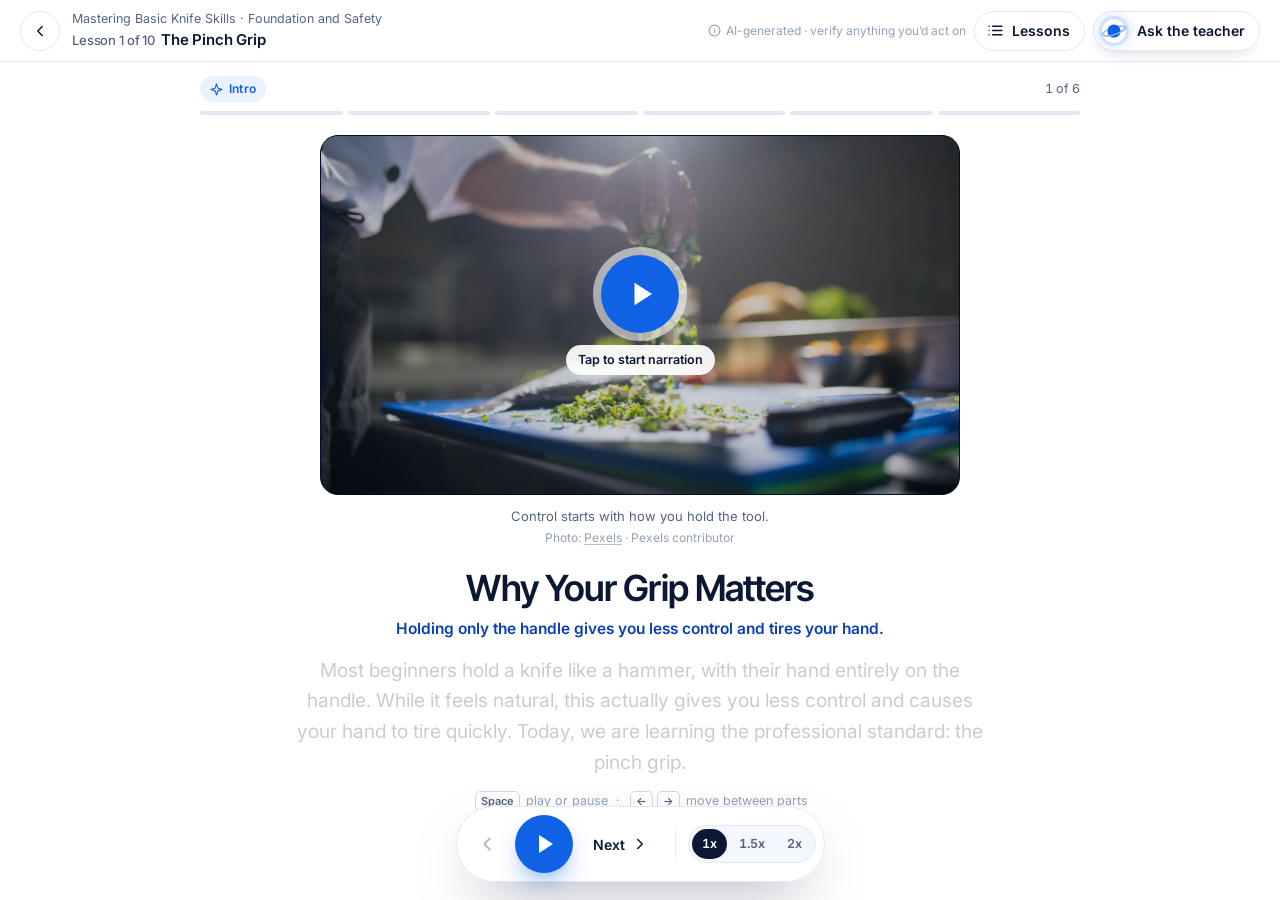
==== commit a7b82713: "Planet teacher button, v2 lesson visuals, before/after index with test links - Ask the teacher uses " ====
--- a/lesson.html
+++ b/lesson.html
@@ -25,7 +25,7 @@
     <div class="la-lbar-right">
       <span class="la-ai-note"><svg viewBox="0 0 24 24" fill="none" stroke="currentColor" stroke-width="2" stroke-linecap="round" stroke-linejoin="round" aria-hidden="true"><circle cx="12" cy="12" r="10"/><path d="M12 16v-4"/><path d="M12 8h.01"/></svg>AI-generated · verify anything you’d act on</span>
       <button class="la-pillbtn" id="la-lessons-btn" type="button" aria-expanded="false" aria-controls="la-drawer"><svg viewBox="0 0 24 24" fill="none" stroke="currentColor" stroke-width="2" stroke-linecap="round" stroke-linejoin="round" aria-hidden="true"><path d="M3 12h.01"/><path d="M3 18h.01"/><path d="M3 6h.01"/><path d="M8 12h13"/><path d="M8 18h13"/><path d="M8 6h13"/></svg><span>Lessons</span></button>
-      <button class="la-ask-btn" type="button" data-ask aria-label="Ask the teacher"><span class="la-orb" aria-hidden="true"></span><span>Ask the teacher</span></button>
+      <button class="la-ask-btn" type="button" data-ask aria-label="Ask the teacher"><span class="la-ask-mark" aria-hidden="true"><svg viewBox="0 0 64 64" width="28" height="28" aria-hidden="true"><defs><clipPath id="mk-ask"><rect x="-20" y="32" width="104" height="60"/></clipPath></defs><g transform="rotate(-18 32 32)"><ellipse cx="32" cy="32" rx="27" ry="8" fill="none" stroke="#8DB6FF" stroke-width="3.2"/></g><circle cx="32" cy="32" r="15" fill="#0F62E6"/><g transform="rotate(-18 32 32)" clip-path="url(#mk-ask)"><ellipse cx="32" cy="32" rx="27" ry="8" fill="none" stroke="#8DB6FF" stroke-width="3.2"/><circle cx="8.6" cy="36" r="3.2" fill="#F2A14F" stroke="#fff" stroke-width="1.2"/></g></svg></span><span>Ask the teacher</span></button>
     </div>
   </header>
 
@@ -38,9 +38,10 @@
 
   <main class="la-lmain">
     <div class="la-lcol" id="la-lcol">
-      <div class="la-stage" id="la-stage"></div>
+      <div class="la-slot"><div class="la-stage" id="la-stage"></div></div>
       <p class="la-cap" id="la-cap"></p>
       <h1 class="la-lh" id="la-lh"></h1>
+      <p class="la-key" id="la-key"></p>
       <p class="la-nar" id="la-nar" title="Tap to show all the text"></p>
       <p class="la-nar-hint" id="la-nar-hint"><span class="la-kbd">Space</span> play or pause &nbsp;·&nbsp; <span class="la-kbd">←</span><span class="la-kbd">→</span> move between parts</p>
     </div>
--- a/assets/courses.css
+++ b/assets/courses.css
@@ -7,6 +7,7 @@
   --la-paper:#FFFFFF; --la-paper-2:#F4F7FD; --la-ink:#0B1733; --la-ink-2:#55637F; --la-ink-3:#93A0BC; --la-line:#E2E8F4; --la-line-2:#CBD8F0;
   --la-blue:#0F62E6; --la-blue-deep:#0A3FB8; --la-blue-soft:#EAF1FF; --la-blue-ring:#DCE8FF; --la-orange:#F2A14F; --la-ring:#8DB6FF;
   --la-green:#1B9A62; --la-green-soft:#E7F7EE; --la-red:#D64545; --la-red-soft:#FDEBEB;
+  --la-tint:#EAF2FF; --la-mute:#9AA8C3; --la-green-ink:#23764A; --la-green-tint:#DDEFE4; --la-green-2:#2E8B57; --la-amber-ink:#A5590F; --la-amber-tint:#FCE7CF;
   --la-display:"Inter Tight","Inter",system-ui,-apple-system,"Segoe UI",sans-serif;
   --la-body:"Inter",system-ui,-apple-system,"Segoe UI",sans-serif;
   --la-mono:ui-monospace,SFMono-Regular,Menlo,Consolas,monospace;
@@ -272,7 +273,9 @@
 .la-pillbtn svg{width:17px;height:17px}
 .la-ask-btn{display:inline-flex;align-items:center;gap:9px;height:40px;padding:0 14px 0 6px;border-radius:999px;border:1px solid var(--la-line);background:#fff;font-weight:600;font-size:14px;box-shadow:0 8px 20px -14px rgba(11,23,51,.4);transition:border-color .18s,box-shadow .18s}
 .la-ask-btn:hover{border-color:var(--la-ring);box-shadow:0 10px 24px -14px rgba(15,98,230,.5)}
-.la-orb{width:28px;height:28px;border-radius:999px;flex:none;background:radial-gradient(circle at 35% 30%,#fff 0%,#9CC3FF 16%,#2F7BFF 48%,#0A2470 100%);box-shadow:0 0 0 3px rgba(143,182,255,.3),0 0 16px rgba(47,123,255,.55);animation:la-orb 3.4s ease-in-out infinite}
+.la-ask-mark{position:relative;width:28px;height:28px;flex:none;display:grid;place-items:center;border-radius:999px}
+.la-ask-mark::before{content:"";position:absolute;inset:2px;border-radius:999px;box-shadow:0 0 0 3px rgba(143,182,255,.26),0 0 14px rgba(47,123,255,.42);animation:la-orb 3.4s ease-in-out infinite}
+.la-ask-mark svg{position:relative;display:block;width:28px;height:28px}
 @keyframes la-orb{0%,100%{box-shadow:0 0 0 3px rgba(143,182,255,.3),0 0 14px rgba(47,123,255,.5)}50%{box-shadow:0 0 0 5px rgba(143,182,255,.22),0 0 24px rgba(47,123,255,.75)}}
 .la-ai-note{font-size:12px;color:var(--la-ink-3);display:inline-flex;align-items:center;gap:5px}
 .la-ai-note svg{width:13px;height:13px}
@@ -295,6 +298,8 @@
 .la-glow{position:absolute;inset:0;z-index:-1;background:radial-gradient(ellipse 36% 70% at 50% 50%,rgba(143,182,255,.32) 0%,rgba(143,182,255,0) 100%)}
 .la-cap{margin-top:12px;text-align:center;font-size:13px;color:var(--la-ink-2)}
 .la-lh{margin-top:22px;text-align:center;font-family:var(--la-display);font-weight:600;font-size:clamp(26px,3.2vw,36px);line-height:1.1;letter-spacing:-.025em;text-wrap:balance;animation:la-fade .4s ease both}
+.la-key{margin:10px auto 0;max-width:640px;text-align:center;font-size:15.5px;font-weight:600;line-height:1.45;color:var(--la-blue-deep);text-wrap:balance;animation:la-fade .42s ease both}
+.la-key:empty{display:none}
 .la-nar{margin:14px auto 0;max-width:700px;text-align:center;font-size:clamp(17px,1.5vw,20px);line-height:1.6;color:var(--la-ink);cursor:pointer;text-wrap:pretty;animation:la-fade .45s ease both}
 .la-nar span{transition:opacity .3s}
 .la-nar span.is-dim{opacity:.22}
@@ -400,7 +405,7 @@
 .la-qactions{display:flex;flex-wrap:wrap;gap:10px;align-items:center;justify-content:space-between;margin-top:20px}
 .la-qask{display:inline-flex;align-items:center;gap:9px;font-size:14px;font-weight:600;color:var(--la-ink-2);padding:6px 10px 6px 6px;border-radius:999px;transition:color .15s,background .15s}
 .la-qask:hover{color:var(--la-blue);background:var(--la-paper-2)}
-.la-qask .la-orb{width:24px;height:24px}
+.la-qask .la-ask-mark,.la-qask .la-ask-mark svg{width:24px;height:24px}
 /* lesson complete */
 .la-done-sky{position:relative;isolation:isolate;overflow:hidden;border-radius:24px;padding:44px 28px 40px;color:#fff;text-align:center;
   background:radial-gradient(ellipse 70% 60% at 50% 110%,rgba(80,150,255,.55) 0%,rgba(80,150,255,0) 70%),linear-gradient(180deg,#050D2B 0%,#0A2470 58%,#1148C9 100%);animation:la-fade .4s ease both}
@@ -468,10 +473,235 @@
 .la-mark-wrap .la-dot::after{content:"";position:absolute;left:0;top:50%;width:8px;height:8px;margin:-4px 0 0 -4px;border-radius:999px;background:var(--la-orange);box-shadow:0 0 0 2px #fff}
 @keyframes la-spin{to{transform:rotate(360deg)}}
 /* kinds gallery (styleguide state) */
-.la-kinds{display:grid;gap:28px}
-.la-kinds h2{font-family:var(--la-display);font-weight:600;font-size:14px;letter-spacing:.08em;text-transform:uppercase;color:var(--la-ink-2);margin-bottom:10px}
 
 /* ---------- responsive ---------- */
+.la-slot { width:100%; max-width:720px; container:la-slot / inline-size }
+.la-stage.is-v2 { --pad:clamp(20px,5cqw,36px); position:relative; display:flex; flex-direction:column; justify-content:center; aspect-ratio:16/9; padding:var(--pad); border-radius:18px; background:var(--la-paper-2); border:1px solid var(--la-line); overflow:clip; text-align:left; color:var(--la-ink) }
+.la-v-title { font-family:var(--la-display); font-weight:600; font-size:clamp(17px,2.9cqw,21px); letter-spacing:-.022em; line-height:1.2 }
+.la-has-title > .la-v-body { margin-top:clamp(20px,4cqw,30px) }
+.la-v-eyebrow { font-size:11px; font-weight:600; letter-spacing:.14em; text-transform:uppercase; color:var(--la-ink-2) }
+.la-stage.is-v2.la-v2-icon { align-items:center; text-align:center }
+.la-ic-tile { position:relative; margin-top:27px; display:grid; place-items:center; width:clamp(60px,10.5cqw,76px); aspect-ratio:1; border-radius:22px; background:var(--la-tint); color:var(--la-blue); box-shadow:inset 0 0 0 1px #D6E5FF }
+.la-ic-tile::before,.la-ic-tile::after { content:""; position:absolute; inset:-13px; border-radius:30px; border:1px solid #DCE5F6; pointer-events:none }
+.la-ic-tile::after { inset:-27px; border-radius:39px; border-color:#E8EEF8 }
+.la-ic-tile .la-ico { width:clamp(28px,4.6cqw,34px); height:clamp(28px,4.6cqw,34px); stroke-width:1.75 }
+.la-ic-title { margin-top:clamp(36px,6.4cqw,46px); font-family:var(--la-display); font-weight:600; font-size:clamp(26px,5cqw,36px); letter-spacing:-.035em; line-height:1.05 }
+.la-ic-cap { margin-top:10px; max-width:40ch; font-size:clamp(15px,2.4cqw,17.5px); line-height:1.45; color:var(--la-ink-2); text-wrap:balance }
+.la-cmp { display:grid; grid-template-columns:minmax(0,1fr) clamp(64px,14.5cqw,108px) minmax(0,1fr) }
+.la-cmp-side { display:flex; flex-direction:column; background:#fff; border:1px solid var(--la-line); border-radius:14px; padding:clamp(16px,3.7cqw,27px) }
+.la-cmp-side.la-is-b { border-color:#B9D1FF; box-shadow:0 0 0 1px #B9D1FF }
+.la-cmp-label { font-size:11px; font-weight:600; letter-spacing:.14em; text-transform:uppercase; color:var(--la-ink-2) }
+.la-is-b .la-cmp-label { color:var(--la-blue) }
+.la-cmp-value { margin-top:clamp(10px,2.2cqw,16px); font-family:var(--la-display); font-weight:600; font-size:clamp(54px,11.4cqw,82px); letter-spacing:-.05em; line-height:.9; font-variant-numeric:tabular-nums }
+.la-cmp-unit { margin-top:10px; font-size:clamp(13px,2cqw,14.5px); line-height:1.35; color:var(--la-ink-2) }
+.la-cmp-bar { display:grid; grid-template-columns:repeat(var(--n,3),1fr); gap:4px; margin-top:auto; padding-top:clamp(16px,3.2cqw,24px) }
+.la-cmp-bar i { height:8px; border-radius:3px; border:1.5px dashed #C3CEE2 }
+.la-cmp-bar i.la-on { border:0; background:var(--la-blue) }
+.la-cmp-rel { position:relative; display:grid; place-items:center }
+.la-cmp-rel::before { content:""; position:absolute; left:10px; right:10px; top:50%; height:1px; background:#B7C4DC }
+.la-cmp-rel::after { content:""; position:absolute; right:11px; top:50%; width:7px; height:7px; border-top:1.5px solid #8C9CBC; border-right:1.5px solid #8C9CBC; transform:translateY(-50%) rotate(45deg) }
+.la-cmp-rel b { position:relative; padding:4px 10px; border-radius:999px; background:var(--la-amber-tint); color:var(--la-amber-ink); font-size:13.5px; font-weight:700; line-height:1.3; font-variant-numeric:tabular-nums }
+.la-st-list { display:grid; grid-template-columns:repeat(var(--n,5),minmax(0,1fr)) }
+.la-st-list li { position:relative; padding-right:14px }
+.la-st-list li:not(:last-child)::after { content:""; position:absolute; top:18px; left:48px; right:12px; height:1.5px; border-radius:1px; background:var(--la-line-2) }
+.la-st-n { display:grid; place-items:center; width:36px; height:36px; border-radius:50%; background:var(--la-blue); color:#fff; font-size:14.5px; font-weight:600; font-variant-numeric:tabular-nums }
+.la-st-l { display:block; margin-top:16px; font-size:clamp(14px,2.4cqw,17px); font-weight:600; line-height:1.3; letter-spacing:-.005em; text-wrap:balance }
+.la-st-l small { display:block; margin-top:4px; font-size:12.5px; font-weight:500; color:var(--la-ink-2) }
+.la-stage.is-v2.la-v2-stat { padding-bottom:0 }
+.la-sx { flex:1; display:flex; flex-direction:column; align-items:center; justify-content:center; text-align:center; padding-bottom:clamp(14px,3cqw,22px) }
+.la-sx-value { font-family:var(--la-display); font-weight:600; font-size:clamp(66px,16.5cqw,118px); letter-spacing:-.055em; line-height:.86; font-variant-numeric:tabular-nums }
+.la-sx-unit { margin-top:clamp(14px,2.9cqw,22px); font-size:clamp(16px,2.8cqw,20px); font-weight:600; letter-spacing:-.012em }
+.la-sx-cap { margin-top:5px; max-width:46ch; font-size:clamp(14px,2.2cqw,16px); line-height:1.45; color:var(--la-ink-2); text-wrap:balance }
+.la-src { display:flex; align-items:center; gap:12px; margin:0 calc(var(--pad) * -1); padding:13px clamp(16px,3.3cqw,24px); background:#fff; border-top:1px solid var(--la-line); color:var(--la-ink-2); text-decoration:none; font-size:13.5px; line-height:1.4 }
+.la-src-tag { display:inline-flex; align-items:center; gap:6px; flex:none; padding:4px 9px 4px 7px; border-radius:7px; background:var(--la-tint); color:var(--la-blue-deep); font-size:10.5px; font-weight:700; letter-spacing:.1em; text-transform:uppercase }
+.la-src-tag .la-ico { width:13px; height:13px }
+.la-src-text { flex:1; min-width:0 }
+.la-src-text strong { color:var(--la-ink); font-weight:600 }
+.la-src-text u { text-decoration-color:#B4C2DB; text-underline-offset:3px; text-decoration-thickness:1px }
+.la-src:hover .la-src-text u { text-decoration-color:var(--la-blue) }
+.la-src .la-ext { width:15px; height:15px; color:var(--la-blue) }
+.la-tl-list { position:relative; display:grid; grid-template-columns:repeat(var(--n,6),minmax(0,1fr)); height:clamp(140px,21.5cqw,156px) }
+.la-tl-list::before { content:""; position:absolute; left:calc(100% / (var(--n,6) * 2)); right:calc(100% / (var(--n,6) * 2)); top:50%; height:2px; margin-top:-1px; border-radius:1px; background:var(--la-line-2) }
+.la-tl-list li { position:relative }
+.la-tl-dot { position:absolute; z-index:1; left:50%; top:50%; width:14px; height:14px; margin:-7px 0 0 -7px; border-radius:50%; background:#fff; border:2.5px solid var(--la-blue) }
+.la-tl-list li::after { content:""; position:absolute; left:50%; width:1px; height:9px; background:#C4CFE3 }
+.la-tl-list li:nth-child(odd)::after { bottom:calc(50% + 9px) }
+.la-tl-list li:nth-child(even)::after { top:calc(50% + 9px) }
+.la-tl-t { position:absolute; left:50%; width:clamp(116px,22cqw,156px); transform:translateX(-50%); text-align:center; font-size:clamp(13px,2.05cqw,14.5px); font-weight:600; line-height:1.25; letter-spacing:-.005em }
+.la-tl-list li:nth-child(odd) .la-tl-t { bottom:calc(50% + 22px) }
+.la-tl-list li:nth-child(even) .la-tl-t { top:calc(50% + 22px) }
+.la-tl-t small { display:block; margin-top:3px; font-size:12.5px; font-weight:500; color:var(--la-ink-2) }
+.la-tl-list li.la-is-span .la-tl-dot { width:44px; height:16px; margin:-8px 0 0 -22px; border-radius:8px; border-color:var(--la-blue); background:var(--la-blue) }
+.la-is-span .la-tl-t small { display:inline-flex; align-items:center; gap:5px; color:var(--la-blue-deep); font-weight:600 }
+.la-is-span .la-tl-t small .la-ico { width:13px; height:13px }
+.la-dd-cols { display:grid; grid-template-columns:1fr 1fr; gap:clamp(10px,2.2cqw,16px) }
+.la-dd-col { background:#fff; border:1px solid var(--la-line); border-radius:14px; padding:clamp(14px,2.8cqw,18px) clamp(14px,2.8cqw,20px) clamp(6px,1cqw,8px) }
+.la-dd-h { display:flex; align-items:center; gap:9px; font-size:14.5px; font-weight:700; letter-spacing:-.005em }
+.la-dd-i { display:grid; place-items:center; width:24px; height:24px; border-radius:50% }
+.la-dd-i .la-ico { width:14px; height:14px; stroke-width:2.6 }
+.la-is-do .la-dd-h { color:var(--la-green-ink) }
+.la-is-do .la-dd-i { background:var(--la-green-tint) }
+.la-is-dont .la-dd-h { color:var(--la-amber-ink) }
+.la-is-dont .la-dd-i { background:var(--la-amber-tint) }
+.la-dd-col ul { margin-top:10px }
+.la-dd-col li { display:grid; grid-template-columns:15px minmax(0,1fr); gap:10px; padding:10px 0; border-top:1px solid var(--la-line); font-size:clamp(13.5px,2.1cqw,14.5px); line-height:1.42; text-wrap:pretty }
+.la-dd-col li .la-ico { width:15px; height:15px; margin-top:2px; stroke-width:2.4 }
+.la-is-do li .la-ico { color:var(--la-green-2) }
+.la-is-dont li .la-ico { color:var(--la-orange) }
+.la-stage.is-v2.la-v2-diagram { align-items:center; padding-block:clamp(16px,3.6cqw,26px) }
+.la-dg { position:relative; width:max-content; margin-inline:auto }
+.la-dg-box { position:relative }
+.la-nf { display:block; height:min(43cqw,312px); width:auto; filter:drop-shadow(0 18px 24px rgba(11,23,51,.10)) drop-shadow(0 2px 3px rgba(11,23,51,.06)) }
+.la-dg-m { position:absolute; z-index:2; top:var(--y); left:calc(var(--x) + var(--dx,-8px)); display:grid; place-items:center; width:22px; height:22px; margin:-11px 0 0 -11px; border-radius:50%; background:var(--la-blue); color:#fff; font-size:11.5px; font-weight:700; line-height:1; box-shadow:0 0 0 3px var(--la-paper-2) }
+.la-dg-m.la-r { --dx:8px }
+.la-dg-calls { --off:clamp(34px,7cqw,52px); position:absolute; inset:0 }
+.la-dg-calls li { position:absolute; top:var(--y); width:clamp(112px,19.5cqw,140px); transform:translateY(-10px) }
+.la-dg-calls li.la-l { right:calc(100% + var(--off)); text-align:right }
+.la-dg-calls li.la-r { left:calc(100% + var(--off)) }
+.la-dg-calls li::after { content:""; position:absolute; top:10px; width:calc(var(--off) - 25px); height:1px; background:var(--la-blue) }
+.la-dg-calls li.la-l::after { left:calc(100% + 6px) }
+.la-dg-calls li.la-r::after { right:calc(100% + 6px) }
+.la-dg-calls b { display:block; font-size:14px; font-weight:600; line-height:20px; letter-spacing:-.005em }
+.la-dg-calls small { display:block; font-size:12px; line-height:1.35; color:var(--la-ink-2); text-wrap:balance }
+.la-dg-src { position:absolute; right:16px; bottom:12px; font-size:11px; color:var(--la-ink-2) }
+.la-df { width:100%; max-width:560px; margin-inline:auto }
+.la-df .la-v-eyebrow { color:var(--la-blue) }
+.la-df-term { margin-top:10px; font-family:var(--la-display); font-weight:600; font-size:clamp(30px,6cqw,42px); letter-spacing:-.038em; line-height:1.02 }
+.la-df-term span { color:var(--la-ink-2); font-weight:500 }
+.la-df-def { margin-top:12px; font-size:clamp(15.5px,2.5cqw,18px); line-height:1.45; text-wrap:pretty }
+.la-df-ex { display:grid; grid-template-columns:minmax(0,1fr) auto; gap:6px 22px; align-items:center; margin-top:clamp(16px,3.2cqw,22px); padding:14px 18px; background:#fff; border:1px solid var(--la-line); border-radius:14px }
+.la-df-ex .la-v-eyebrow { grid-column:1/-1; font-size:10.5px }
+.la-df-ext { font-size:clamp(14px,2.2cqw,15px); line-height:1.45; text-wrap:pretty }
+.la-df-meter { display:grid; grid-template-columns:repeat(5,18px); gap:3px }
+.la-df-meter i { height:10px; border-radius:2.5px; background:#E1E8F4 }
+.la-df-meter i.la-on { background:var(--la-blue) }
+.la-rl-head { display:flex; align-items:baseline; justify-content:space-between; flex-wrap:wrap; gap:4px 16px }
+.la-rl-sub { font-size:13px; color:var(--la-ink-2) }
+.la-rl-body { padding-top:clamp(56px,10cqw,72px) }
+.la-rl-track { --bh:40px; position:relative }
+.la-rl-band { display:flex; gap:2px; height:var(--bh); border-radius:10px; overflow:hidden }
+.la-rl-z { display:grid; place-items:center; font-size:13px; font-weight:700; white-space:nowrap }
+.la-rl-z.la-lo { background:var(--la-green-tint); color:var(--la-green-ink) }
+.la-rl-z.la-mid { background:#E6ECF6 }
+.la-rl-z.la-hi { background:var(--la-amber-tint); color:var(--la-amber-ink) }
+.la-rl-pin { position:absolute; left:var(--m); top:-14px; bottom:-6px; width:2px; margin-left:-1px; border-radius:2px; background:var(--la-ink) }
+.la-rl-pin::after { content:""; position:absolute; left:50%; top:calc(14px + var(--bh) / 2); width:15px; height:15px; margin:-7.5px 0 0 -7.5px; border-radius:50%; background:#fff; border:2.5px solid var(--la-ink); box-sizing:border-box }
+.la-rl-pl { position:absolute; bottom:calc(100% + 8px); left:50%; transform:translateX(-50%); text-align:center; white-space:nowrap }
+.la-rl-pl b { display:block; font-family:var(--la-display); font-weight:600; font-size:24px; letter-spacing:-.03em; line-height:1 }
+.la-rl-pl span { display:block; margin-top:4px; font-size:12.5px; color:var(--la-ink-2) }
+.la-rl-ticks { position:relative; height:24px; margin-top:12px }
+.la-rl-ticks span { position:absolute; top:7px; font-size:12px; line-height:1; color:var(--la-ink-2); font-variant-numeric:tabular-nums; transform:translateX(-50%) }
+.la-rl-ticks span::before { content:""; position:absolute; left:50%; top:-8px; width:1px; height:4px; background:#AEBBD3 }
+.la-rl-ticks span:nth-child(1) { left:0; transform:none }
+.la-rl-ticks span:nth-child(1)::before { left:0 }
+.la-rl-ticks span:nth-child(2) { left:20% }
+.la-rl-ticks span:nth-child(3) { left:40% }
+.la-rl-ticks span:nth-child(4) { left:60% }
+.la-rl-ticks span:nth-child(5) { left:80% }
+.la-rl-ticks span:nth-child(6) { left:100%; transform:translateX(-100%) }
+.la-rl-ticks span:nth-child(6)::before { left:auto; right:0 }
+.la-rl-legend { display:none }
+.la-stage.is-v2.la-v2-photo { display:grid; place-items:center; background-color:var(--la-paper-2); background-image:repeating-linear-gradient(135deg,rgba(15,98,230,0) 0 11px,rgba(15,98,230,.04) 11px 12px) }
+.la-ph-c { position:absolute; width:18px; height:18px; border:0 solid #B9C6DD }
+.la-ph-c.la-c1 { top:16px; left:16px; border-top-width:1.5px; border-left-width:1.5px }
+.la-ph-c.la-c2 { top:16px; right:16px; border-top-width:1.5px; border-right-width:1.5px }
+.la-ph-c.la-c3 { bottom:16px; left:16px; border-bottom-width:1.5px; border-left-width:1.5px }
+.la-ph-c.la-c4 { bottom:16px; right:16px; border-bottom-width:1.5px; border-right-width:1.5px }
+.la-ph-mid { display:flex; flex-direction:column; align-items:center; gap:12px; max-width:30ch; text-align:center; font-size:13.5px; line-height:1.45; color:var(--la-ink-2) }
+.la-ph-mid .la-ico { width:30px; height:30px; color:#8F9FBE; stroke-width:1.6 }
+.la-ph-mid p { text-wrap:balance }
+.la-ph-mid b { display:block; font-size:12px; font-weight:600; letter-spacing:.12em; text-transform:uppercase; color:var(--la-ink); margin-bottom:3px }
+.la-ph-cap { margin-top:12px; font-size:13.5px; line-height:1.4; color:var(--la-ink) }
+.la-ph-cap span { display:block; margin-top:3px; font-size:12px; color:var(--la-ink-2) }
+.la-ph-cap a { text-decoration-color:#B4C2DB; text-underline-offset:2px }
+@container la-slot (max-width:560px) {
+  .la-stage.is-v2 { --pad:18px; aspect-ratio:auto; min-height:56.25cqw; padding:22px var(--pad); border-radius:16px }
+  .la-stage.is-v2.la-v2-photo { aspect-ratio:16/9; min-height:0; padding:0 }
+  .la-stage.is-v2.la-v2-icon { padding-block:30px 34px }
+  .la-cmp { grid-template-columns:minmax(0,1fr); grid-template-rows:auto 56px auto }
+  .la-cmp-rel::before { left:50%; right:auto; top:8px; bottom:8px; width:1px; height:auto }
+  .la-cmp-rel::after { right:auto; left:50%; top:auto; bottom:9px; margin-left:-3.5px; transform:rotate(135deg) }
+  .la-cmp-value { font-size:58px }
+  .la-has-title > .la-v-body { margin-top:18px }
+  .la-st-list { grid-template-columns:minmax(0,1fr) }
+  .la-st-list li { display:grid; grid-template-columns:30px minmax(0,1fr); gap:14px; align-items:center; padding:0 0 18px }
+  .la-st-n { width:30px; height:30px; font-size:13px }
+  .la-st-list li:last-child { padding-bottom:0 }
+  .la-st-list li:not(:last-child)::after { top:34px; bottom:4px; left:14.25px; right:auto; width:1.5px; height:auto }
+  .la-st-l { margin-top:0 }
+  .la-st-l small { display:inline; margin:0 0 0 6px }
+  .la-stage.is-v2.la-v2-stat { padding-top:30px; padding-bottom:0 }
+  .la-src { align-items:flex-start; padding:13px 16px }
+  .la-src-text { font-size:13px }
+  .la-tl-list { display:block; height:auto }
+  .la-tl-list::before { left:10px; right:auto; top:12px; bottom:6px; width:2px; height:auto; margin:0 }
+  .la-tl-list li { padding:0 0 18px 36px }
+  .la-tl-list li:last-child { padding-bottom:0 }
+  .la-tl-list li::after { display:none }
+  .la-tl-dot { left:10px; top:12px }
+  .la-tl-list li.la-is-span .la-tl-dot { width:16px; height:40px; top:0; margin:0 0 0 -8px }
+  .la-tl-t { position:static; width:auto; transform:none; text-align:left; font-size:14.5px }
+  .la-tl-t small { display:inline; margin:0 0 0 6px }
+  .la-is-span .la-tl-t small { display:flex; margin:3px 0 0 }
+  .la-dd-cols { grid-template-columns:minmax(0,1fr) }
+  .la-stage.is-v2.la-v2-diagram { padding:26px 16px 22px }
+  .la-dg { width:auto; margin:0 }
+  .la-dg-box { width:min(100%,286px); margin-inline:auto }
+  .la-nf { width:100%; height:auto }
+  .la-dg-calls { position:static; display:grid; grid-template-columns:minmax(0,1fr) minmax(0,1fr); gap:14px 14px; margin-top:22px }
+  .la-dg-calls li { position:relative; top:auto; width:auto; transform:none; padding-left:30px; text-align:left }
+  .la-dg-calls li.la-l,.la-dg-calls li.la-r { right:auto; left:auto; text-align:left }
+  .la-dg-calls li::after { display:none }
+  .la-dg-calls li::before { content:attr(data-n); position:absolute; left:0; top:0; display:grid; place-items:center; width:22px; height:22px; border-radius:50%; background:var(--la-blue); color:#fff; font-size:11.5px; font-weight:700 }
+  .la-dg-calls b { font-size:13.5px }
+  .la-dg-src { position:static; margin-top:16px; text-align:center }
+  .la-df-ex { grid-template-columns:minmax(0,1fr) }
+  .la-df-meter { margin-top:6px }
+  .la-stage.is-v2.la-v2-rule > .la-rl-body { margin-top:26px; padding-top:62px }
+  .la-rl-track { --bh:30px }
+  .la-rl-z.la-lo,.la-rl-z.la-hi { font-size:0 }
+  .la-rl-legend { display:flex; flex-wrap:wrap; gap:6px 18px; margin-top:8px; font-size:12.5px; font-weight:700 }
+  .la-rl-legend span { display:inline-flex; align-items:center; gap:7px }
+  .la-rl-legend span::before { content:""; width:10px; height:10px; border-radius:3px }
+  .la-rl-legend .la-lo { color:var(--la-green-ink) }
+  .la-rl-legend .la-lo::before { background:#BFE0CC }
+  .la-rl-legend .la-hi { color:var(--la-amber-ink) }
+  .la-rl-legend .la-hi::before { background:#F6CB98 }
+  .la-ph-c.la-c1,.la-ph-c.la-c2 { top:12px }
+  .la-ph-c.la-c3,.la-ph-c.la-c4 { bottom:12px }
+  .la-ph-c.la-c1,.la-ph-c.la-c3 { left:12px }
+  .la-ph-c.la-c2,.la-ph-c.la-c4 { right:12px }
+  .la-ph-mid { gap:8px; font-size:12.5px; max-width:26ch }
+  .la-ph-mid .la-ico { width:24px; height:24px }
+}
+
+/* ===== lesson visual system v2 (ported from the visual-system package reference.css; classes la- prefixed) ===== */
+.la-slot{width:100%;max-width:720px;margin:0 auto}
+@media (min-width:1024px) and (max-height:920px){.la-lcol .la-slot{max-width:640px}}
+.la-stage.is-v2{display:flex;align-items:stretch;min-height:0;border-radius:18px}
+.la-ico{display:block;width:16px;height:16px;flex:none}
+.la-rl-z{flex:0 0 var(--w,20%)}
+.la-stage.is-v2.la-v2-photo.has-img{padding:0;background:var(--la-sky-0);border-color:var(--la-sky-0)}
+.la-stage.is-v2.la-v2-photo.has-img img{position:absolute;inset:0;width:100%;height:100%;object-fit:cover}
+.la-cap span{display:block;margin-top:2px;font-size:12px;color:var(--la-ink-3)}
+.la-cap a{color:inherit;text-decoration:underline;text-underline-offset:2px;text-decoration-color:#B4C2DB}
+/* gallery (?state=kinds): card, copy and the JSON that produced it */
+.la-kinds{display:grid;gap:60px;max-width:720px;margin:0 auto;padding:8px 0 40px}
+.la-kinds section{min-width:0}
+.la-kind-type{display:flex;align-items:center;gap:8px;margin-bottom:12px;font-size:11.5px;font-weight:600;letter-spacing:.13em;text-transform:uppercase;color:var(--la-ink)}
+.la-kind-type span{color:var(--la-ink-2);font-weight:500;letter-spacing:.06em;text-transform:none;font-size:12.5px}
+.la-kind-type code{font-family:var(--la-mono);font-size:12px;letter-spacing:0;text-transform:none;padding:2px 7px;border-radius:6px;background:var(--la-paper-2);box-shadow:inset 0 0 0 1px var(--la-line)}
+.la-kinds .la-lh{font-size:clamp(22px,2.4vw,27px);margin-top:24px}
+.la-kinds .la-nar{font-size:16.5px;cursor:default}
+.la-json{margin-top:18px;border:1px solid var(--la-line);border-radius:14px;overflow:hidden}
+.la-json summary{display:flex;align-items:center;gap:8px;padding:11px 14px;font-size:13px;font-weight:600;cursor:pointer;list-style:none;color:var(--la-ink)}
+.la-json summary::-webkit-details-marker{display:none}
+.la-json summary small{font-family:var(--la-mono);font-weight:500;color:var(--la-ink-2)}
+.la-json summary .la-ico{color:var(--la-blue)}
+.la-json summary .la-chev{margin-left:auto;transition:transform .2s}
+.la-json[open] summary .la-chev{transform:rotate(180deg)}
+.la-json pre{margin:0;padding:14px 16px;background:var(--la-sky-0);color:#DCE8FF;font:12.5px/1.55 var(--la-mono);overflow-x:auto;white-space:pre}
+
 @media (max-width:1100px){
   .la-course-grid{grid-template-columns:minmax(0,1fr) 320px;gap:36px}
 }
@@ -547,7 +777,7 @@
   .la-lbar-lesson{font-size:14.5px}
   .la-lbar-lesson small{display:none}
   .la-ask-btn{padding:0 6px;gap:0}
-  .la-ask-btn span:not(.la-orb){display:none}
+  .la-ask-btn span:not(.la-ask-mark){display:none}
   .la-pillbtn{padding:0 10px}
   .la-prog{padding:10px 16px 0}
   .la-lmain{padding:16px 16px 120px}
@@ -580,7 +810,7 @@
   .la-card-img{width:80px;height:80px}
 }
 @media (prefers-reduced-motion:reduce){
-  .la-sky-light,.la-orb,.la-stage,.la-lh,.la-nar,.la-qcard,.la-why,.la-done-sky,.la-tap,.la-scrim,.la-dpanel,.la-mark-wrap .la-dot{animation:none}
+  .la-sky-light,.la-ask-mark::before,.la-stage,.la-lh,.la-nar,.la-qcard,.la-why,.la-done-sky,.la-tap,.la-scrim,.la-dpanel,.la-mark-wrap .la-dot{animation:none}
   .la-sky-light{opacity:1}
   .la-ch-progress .la-bar i,.la-seg i,.la-stickybar{transition:none}
   .la-done-prog .la-bar i{animation:none}
